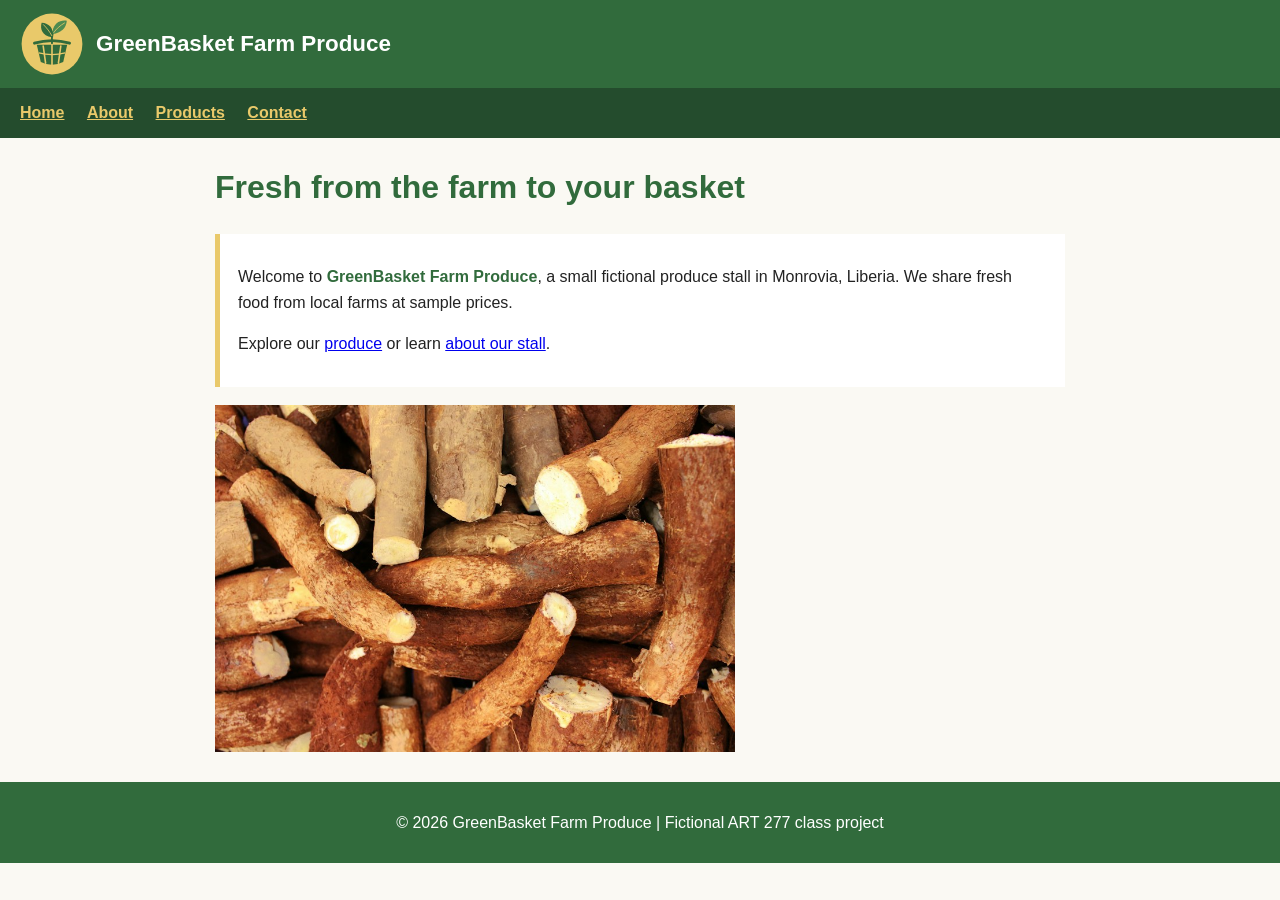
==== index.html @ 5e290a11 "Build GreenBasket farm produce website" ====
<!DOCTYPE html>
<html lang="en">
<head>
  <meta charset="UTF-8">
  <meta name="viewport" content="width=device-width, initial-scale=1.0">
  <title>GreenBasket Farm Produce | Home</title>
  <link rel="stylesheet" href="style.css">
</head>
<body>
  <!-- The header shows the stall logo and name. -->
  <header>
    <img src="images/logo.svg" alt="GreenBasket leaf growing from a produce basket">
    <span class="brand">GreenBasket Farm Produce</span>
  </header>

  <!-- These links let visitors move between all four pages. -->
  <nav aria-label="Main navigation">
    <a href="index.html">Home</a>
    <a href="about.html">About</a>
    <a href="services.html">Products</a>
    <a href="contact.html">Contact</a>
  </nav>

  <!-- The main section introduces the fictional farm-produce stall. -->
  <main>
    <h1>Fresh from the farm to your basket</h1>
    <div class="box">
      <p>Welcome to <span class="highlight">GreenBasket Farm Produce</span>, a small fictional produce stall in Monrovia, Liberia. We share fresh food from local farms at sample prices.</p>
      <p>Explore our <a href="services.html">produce</a> or learn <a href="about.html">about our stall</a>.</p>
    </div>

    <!-- This local picture gives visitors an example of our produce. -->
    <img class="home-image" src="images/cassava.jpg" alt="Cassava roots ready for sale at a produce stall">
  </main>

  <!-- The footer identifies this as a class project. -->
  <footer><p>&copy; 2026 GreenBasket Farm Produce | Fictional ART 277 class project</p></footer>
</body>
</html>
---- style.css ----
/* These colors are used throughout the GreenBasket pages. */
:root {
  --green: #316B3C;
  --gold: #E9C96A;
}

/* Basic text and page colors keep the site easy to read. */
body {
  margin: 0;
  font-family: Arial, sans-serif;
  line-height: 1.6;
  color: #222;
  background: #faf9f3;
}

/* The header holds the logo and the business name. */
header {
  display: flex;
  align-items: center;
  gap: 12px;
  padding: 12px 20px;
  background: var(--green);
  color: white;
}

header img { width: 64px; height: 64px; }
.brand { font-size: 1.4rem; font-weight: bold; }

/* The navigation links appear below the header. */
nav { padding: 12px 20px; background: #244c2d; }
nav a { margin-right: 18px; color: var(--gold); font-weight: bold; }
nav a:hover { color: white; }

/* Main content stays centered and readable on wide screens. */
main { max-width: 850px; margin: 24px auto; padding: 0 20px; }
h1, h2 { color: var(--green); }
.box { margin: 18px 0; padding: 14px 18px; background: white; border-left: 5px solid var(--gold); }
.highlight { color: var(--green); font-weight: bold; }
.home-image { display: block; width: 100%; max-width: 520px; height: auto; }

/* Produce pictures sit beside each other when there is enough room. */
.produce-gallery { display: flex; flex-wrap: wrap; gap: 12px; }
.produce-gallery figure { margin: 0; text-align: center; }
.produce-gallery img { display: block; width: 220px; height: 160px; object-fit: cover; border: 2px solid var(--gold); }
.produce-gallery figcaption { font-weight: bold; }

/* The price table uses clear borders and headings. */
table { width: 100%; border-collapse: collapse; background: white; }
th, td { padding: 9px; border: 1px solid #999; text-align: left; }
th { background: var(--green); color: white; }

/* Form controls are shown on separate lines with clear labels. */
label { display: block; margin-top: 12px; font-weight: bold; }
input, select, textarea { box-sizing: border-box; display: block; width: 100%; max-width: 420px; padding: 8px; font: inherit; }
button { margin-top: 14px; padding: 9px 16px; border: 0; background: var(--green); color: white; font: inherit; cursor: pointer; }
button:hover { background: #244c2d; }

/* The footer closes every page with the project note. */
footer { margin-top: 30px; padding: 12px; background: var(--green); color: white; text-align: center; }

/* On narrow screens, navigation links get more room to wrap. */
@media (max-width: 480px) {
  nav a { display: inline-block; margin: 4px 14px 4px 0; }
  .brand { font-size: 1.1rem; }
}
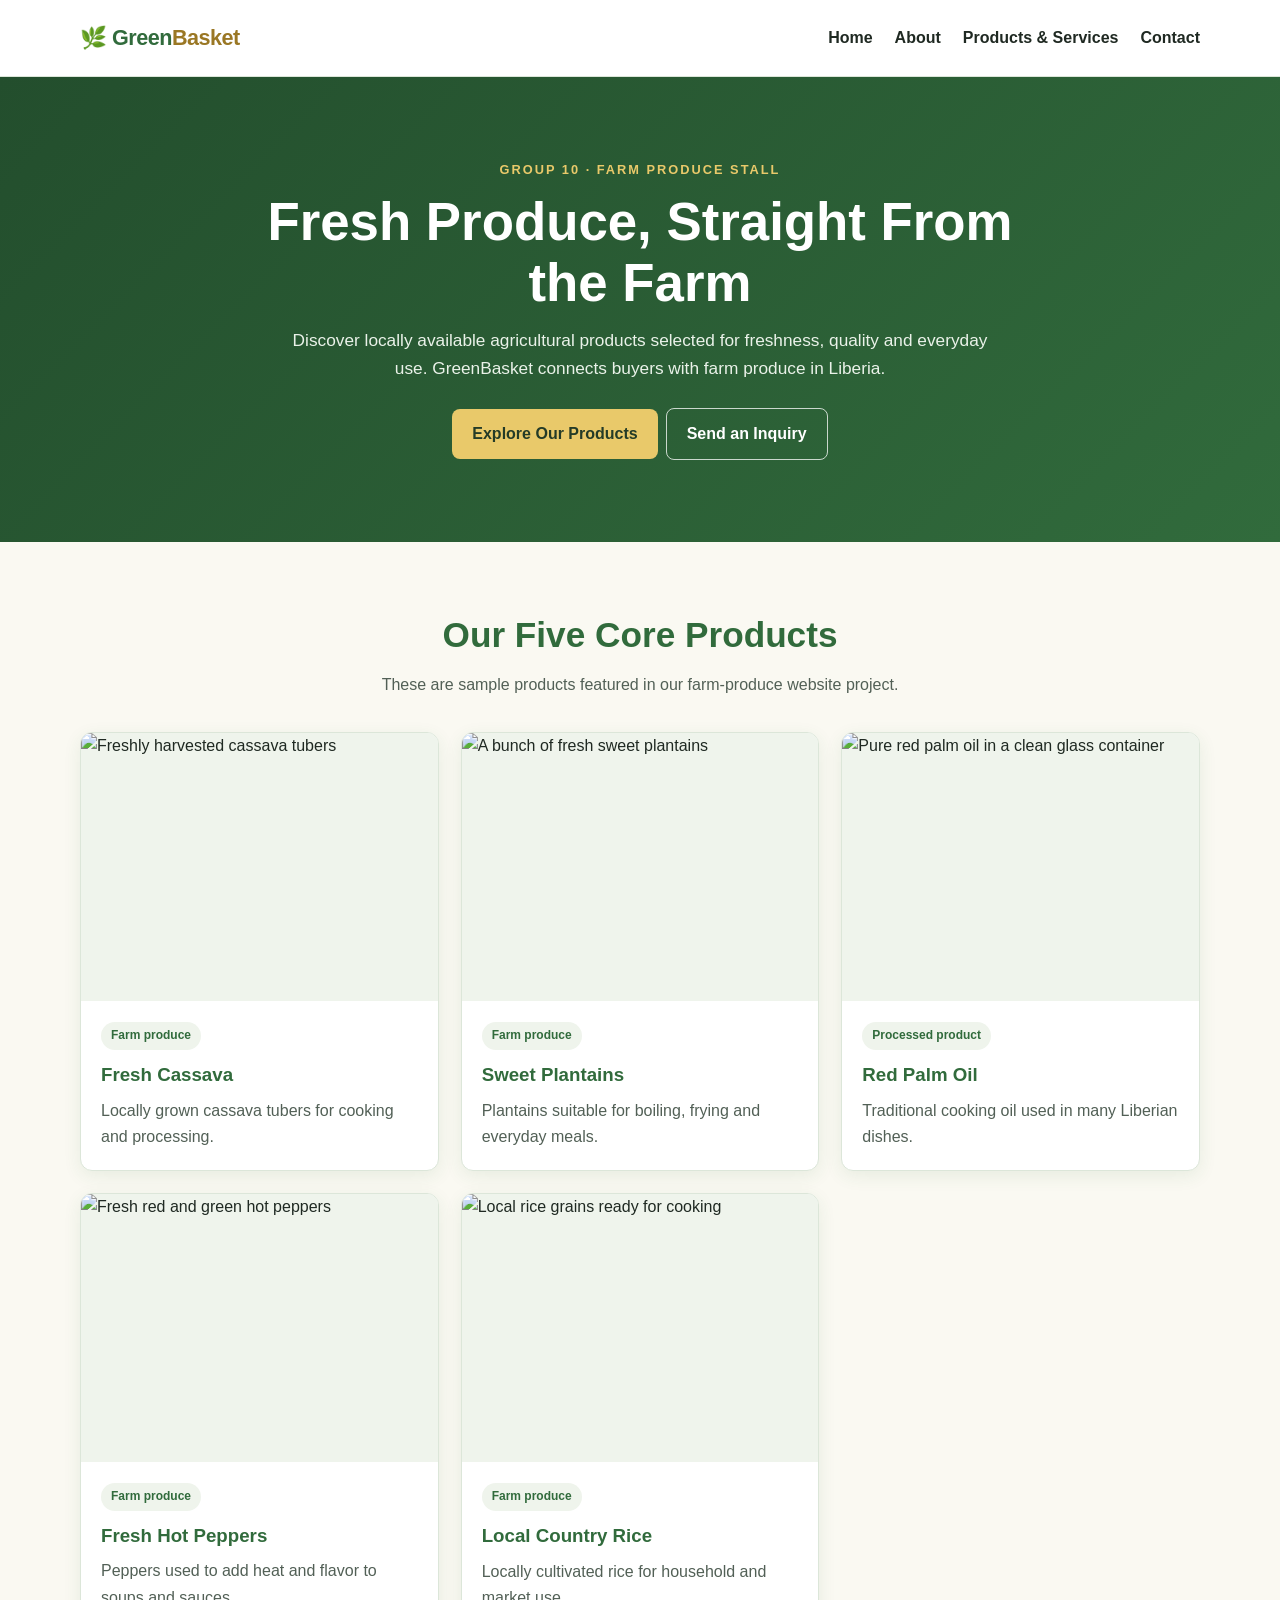
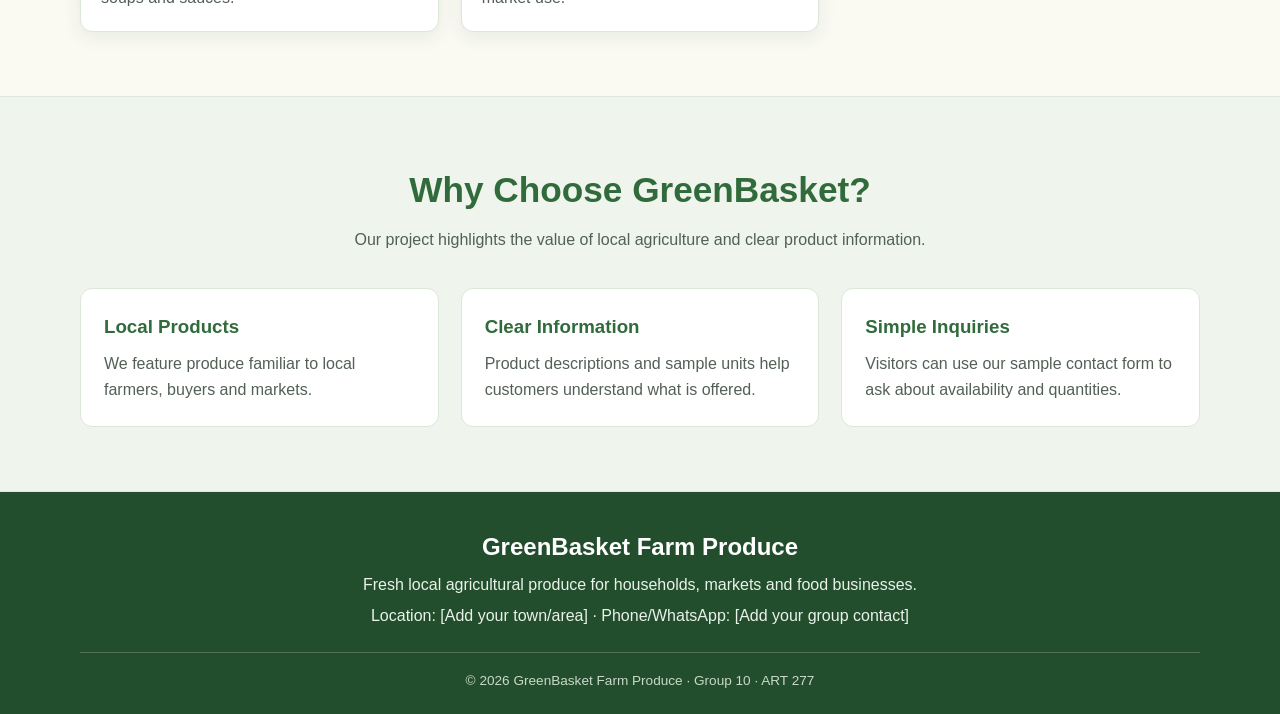
==== commit 5e369595: "Publish full Group 10 GreenBasket website" ====
--- a/index.html
+++ b/index.html
@@ -1,39 +1,161 @@
-<!DOCTYPE html>
+<!doctype html>
 <html lang="en">
-<head>
-  <meta charset="UTF-8">
-  <meta name="viewport" content="width=device-width, initial-scale=1.0">
-  <title>GreenBasket Farm Produce | Home</title>
-  <link rel="stylesheet" href="style.css">
-</head>
-<body>
-  <!-- The header shows the stall logo and name. -->
-  <header>
-    <img src="images/logo.svg" alt="GreenBasket leaf growing from a produce basket">
-    <span class="brand">GreenBasket Farm Produce</span>
-  </header>
-
-  <!-- These links let visitors move between all four pages. -->
-  <nav aria-label="Main navigation">
-    <a href="index.html">Home</a>
-    <a href="about.html">About</a>
-    <a href="services.html">Products</a>
-    <a href="contact.html">Contact</a>
-  </nav>
-
-  <!-- The main section introduces the fictional farm-produce stall. -->
-  <main>
-    <h1>Fresh from the farm to your basket</h1>
-    <div class="box">
-      <p>Welcome to <span class="highlight">GreenBasket Farm Produce</span>, a small fictional produce stall in Monrovia, Liberia. We share fresh food from local farms at sample prices.</p>
-      <p>Explore our <a href="services.html">produce</a> or learn <a href="about.html">about our stall</a>.</p>
-    </div>
-
-    <!-- This local picture gives visitors an example of our produce. -->
-    <img class="home-image" src="images/cassava.jpg" alt="Cassava roots ready for sale at a produce stall">
-  </main>
-
-  <!-- The footer identifies this as a class project. -->
-  <footer><p>&copy; 2026 GreenBasket Farm Produce | Fictional ART 277 class project</p></footer>
-</body>
+  <head>
+    <meta charset="UTF-8" />
+    <meta name="viewport" content="width=device-width, initial-scale=1.0" />
+    <title>GreenBasket Farm Produce | Home</title>
+    <link rel="stylesheet" href="style.css" />
+  </head>
+  <body>
+    <header class="site-header">
+      <div class="container navbar">
+        <a class="brand" href="index.html">🌿 Green<span>Basket</span></a>
+        <nav aria-label="Main navigation">
+          <ul class="nav-links">
+            <li><a href="index.html">Home</a></li>
+            <li><a href="about.html">About</a></li>
+            <li><a href="services.html">Products &amp; Services</a></li>
+            <li><a href="contact.html">Contact</a></li>
+          </ul>
+        </nav>
+      </div>
+    </header>
+    <main>
+      <section class="hero">
+        <div class="hero-content">
+          <div class="eyebrow">Group 10 · Farm Produce Stall</div>
+          <h1>Fresh Produce, Straight From the Farm</h1>
+          <p>
+            Discover locally available agricultural products selected for
+            freshness, quality and everyday use. GreenBasket connects buyers
+            with farm produce in Liberia.
+          </p>
+          <a class="button" href="services.html">Explore Our Products</a
+          ><a class="button button-outline" href="contact.html"
+            >Send an Inquiry</a
+          >
+        </div>
+      </section>
+      <section>
+        <div class="container">
+          <div class="section-heading">
+            <h2>Our Five Core Products</h2>
+            <p>
+              These are sample products featured in our farm-produce website
+              project.
+            </p>
+          </div>
+          <div class="grid">
+            <article class="card">
+              <div class="product-image">
+                <img
+                  src="https://images.unsplash.com/photo-1757281096972-10fd02b0f5ea?auto=format&amp;fit=crop&amp;w=1200&amp;q=85"
+                  alt="Freshly harvested cassava tubers"
+                />
+              </div>
+              <div class="card-body">
+                <span class="tag">Farm produce</span>
+                <h3>Fresh Cassava</h3>
+                <p>Locally grown cassava tubers for cooking and processing.</p>
+              </div>
+            </article>
+            <article class="card">
+              <div class="product-image">
+                <img
+                  src="https://images.unsplash.com/photo-1721400500658-73222904fc5d?auto=format&amp;fit=crop&amp;w=1200&amp;q=85"
+                  alt="A bunch of fresh sweet plantains"
+                />
+              </div>
+              <div class="card-body">
+                <span class="tag">Farm produce</span>
+                <h3>Sweet Plantains</h3>
+                <p>
+                  Plantains suitable for boiling, frying and everyday meals.
+                </p>
+              </div>
+            </article>
+            <article class="card">
+              <div class="product-image">
+                <img
+                  src="https://img500.exportersindia.com/product_images/bc-500/dir_84/2515578/red-palm-oil-842253.jpg"
+                  alt="Pure red palm oil in a clean glass container"
+                />
+              </div>
+              <div class="card-body">
+                <span class="tag">Processed product</span>
+                <h3>Red Palm Oil</h3>
+                <p>Traditional cooking oil used in many Liberian dishes.</p>
+              </div>
+            </article>
+            <article class="card">
+              <div class="product-image"><img src="https://images.unsplash.com/photo-1659008582942-ee843fcaea4a?auto=format&amp;fit=crop&amp;w=1200&amp;q=85" alt="Fresh red and green hot peppers" /></div>
+              <div class="card-body">
+                <span class="tag">Farm produce</span>
+                <h3>Fresh Hot Peppers</h3>
+                <p>Peppers used to add heat and flavor to soups and sauces.</p>
+              </div>
+            </article>
+            <article class="card">
+              <div class="product-image"><img src="https://images.unsplash.com/photo-1516684732162-798a0062be99?auto=format&amp;fit=crop&amp;w=1200&amp;q=85" alt="Local rice grains ready for cooking" /></div>
+              <div class="card-body">
+                <span class="tag">Farm produce</span>
+                <h3>Local Country Rice</h3>
+                <p>Locally cultivated rice for household and market use.</p>
+              </div>
+            </article>
+          </div>
+        </div>
+      </section>
+      <section class="soft-section">
+        <div class="container">
+          <div class="section-heading">
+            <h2>Why Choose GreenBasket?</h2>
+            <p>
+              Our project highlights the value of local agriculture and clear
+              product information.
+            </p>
+          </div>
+          <div class="grid">
+            <div class="info-card">
+              <h3>Local Products</h3>
+              <p>
+                We feature produce familiar to local farmers, buyers and
+                markets.
+              </p>
+            </div>
+            <div class="info-card">
+              <h3>Clear Information</h3>
+              <p>
+                Product descriptions and sample units help customers understand
+                what is offered.
+              </p>
+            </div>
+            <div class="info-card">
+              <h3>Simple Inquiries</h3>
+              <p>
+                Visitors can use our sample contact form to ask about
+                availability and quantities.
+              </p>
+            </div>
+          </div>
+        </div>
+      </section>
+    </main>
+    <footer>
+      <div class="container">
+        <h2>GreenBasket Farm Produce</h2>
+        <p>
+          Fresh local agricultural produce for households, markets and food
+          businesses.
+        </p>
+        <p>
+          Location: [Add your town/area] · Phone/WhatsApp: [Add your group
+          contact]
+        </p>
+        <div class="footer-bottom">
+          © 2026 GreenBasket Farm Produce · Group 10 · ART 277
+        </div>
+      </div>
+    </footer>
+  </body>
 </html>
--- a/style.css
+++ b/style.css
@@ -1,65 +1,190 @@
-/* These colors are used throughout the GreenBasket pages. */
 :root {
-  --green: #316B3C;
-  --gold: #E9C96A;
+  --primary-green: #316B3C;
+  --secondary-green: #427D4B;
+  --accent-yellow: #E9C96A;
+  --accent-yellow-hover: #D8B653;
+  --cream: #FAF9F2;
+  --white: #FFFFFF;
+  --tint: #EFF4EC;
+  --dark: #1F2922;
+  --muted: #526056;
+  --border: #DCE6D9;
+  --radius: 12px;
+  --shadow: 0 5px 18px rgba(49, 107, 60, .09);
 }
 
-/* Basic text and page colors keep the site easy to read. */
+* { box-sizing: border-box; margin: 0; padding: 0; }
+html { scroll-behavior: smooth; }
 body {
-  margin: 0;
-  font-family: Arial, sans-serif;
-  line-height: 1.6;
-  color: #222;
-  background: #faf9f3;
+  font-family: Arial, Helvetica, sans-serif;
+  background: var(--cream);
+  color: var(--dark);
+  line-height: 1.65;
 }
+img { display: block; max-width: 100%; }
+a { color: inherit; text-decoration: none; }
+.container { width: min(92%, 1120px); margin: auto; }
 
-/* The header holds the logo and the business name. */
-header {
+.site-header {
+  background: var(--white);
+  border-bottom: 1px solid var(--border);
+  position: sticky;
+  top: 0;
+  z-index: 10;
+}
+.navbar {
+  min-height: 76px;
   display: flex;
   align-items: center;
-  gap: 12px;
+  justify-content: space-between;
+  gap: 20px;
+}
+.brand {
+  color: var(--primary-green);
+  font-size: 1.35rem;
+  font-weight: 800;
+  letter-spacing: -.5px;
+}
+.brand span { color: #9A7724; }
+.nav-links {
+  list-style: none;
+  display: flex;
+  flex-wrap: wrap;
+  gap: 22px;
+}
+.nav-links a { font-weight: 700; color: var(--dark); }
+.nav-links a:hover, .nav-links a.active { color: var(--primary-green); }
+
+.hero {
+  color: var(--white);
+  text-align: center;
+  padding: 82px 18px;
+  background: linear-gradient(135deg, #234E2D, var(--primary-green));
+}
+.hero-content { max-width: 790px; margin: auto; }
+.eyebrow {
+  color: var(--accent-yellow);
+  text-transform: uppercase;
+  letter-spacing: 2px;
+  font-size: .8rem;
+  font-weight: 800;
+}
+.hero h1 { font-size: clamp(2rem, 5vw, 3.3rem); line-height: 1.15; margin: 12px 0; }
+.hero p { color: #EAF2E9; font-size: 1.08rem; margin: 0 auto 25px; max-width: 700px; }
+.button {
+  display: inline-block;
   padding: 12px 20px;
-  background: var(--green);
-  color: white;
+  border-radius: 8px;
+  background: var(--accent-yellow);
+  color: #243B27;
+  font-weight: 800;
+  border: 0;
+  cursor: pointer;
 }
+.button:hover { background: var(--accent-yellow-hover); }
+.button-outline {
+  background: transparent;
+  color: var(--white);
+  border: 1px solid rgba(255,255,255,.75);
+  margin-left: 8px;
+}
+.button-outline:hover { background: rgba(255,255,255,.12); }
 
-header img { width: 64px; height: 64px; }
-.brand { font-size: 1.4rem; font-weight: bold; }
+section { padding: 64px 0; }
+.section-heading { text-align: center; max-width: 720px; margin: 0 auto 34px; }
+.section-heading h2 { color: var(--primary-green); font-size: clamp(1.7rem, 4vw, 2.2rem); }
+.section-heading p { color: var(--muted); margin-top: 8px; }
+.grid { display: grid; grid-template-columns: repeat(3, 1fr); gap: 22px; }
+.card {
+  background: var(--white);
+  border: 1px solid var(--border);
+  border-radius: var(--radius);
+  overflow: hidden;
+  box-shadow: var(--shadow);
+}
+.card-body { padding: 20px; }
+.card h3 { color: var(--primary-green); margin-bottom: 7px; }
+.card p { color: var(--muted); }
+.product-image { background: var(--tint); aspect-ratio: 4 / 3; overflow: hidden; }
+.product-image img { width: 100%; height: 100%; object-fit: cover; }
+.tag {
+  display: inline-block;
+  background: var(--tint);
+  color: var(--primary-green);
+  border-radius: 30px;
+  padding: 4px 10px;
+  font-size: .75rem;
+  font-weight: 800;
+  margin-bottom: 10px;
+}
+.soft-section { background: var(--tint); border-block: 1px solid var(--border); }
+.info-card {
+  padding: 23px;
+  border: 1px solid var(--border);
+  border-radius: var(--radius);
+  background: var(--white);
+}
+.info-card h3 { color: var(--primary-green); margin-bottom: 8px; }
+.info-card p { color: var(--muted); }
+.team-card { border-top: 5px solid var(--accent-yellow); }
+.contribution {
+  background: #F7F1D9;
+  border-left: 5px solid var(--accent-yellow);
+  border-radius: 8px;
+  padding: 20px;
+  margin-top: 24px;
+}
+.contribution h3 { color: var(--primary-green); margin-bottom: 7px; }
 
-/* The navigation links appear below the header. */
-nav { padding: 12px 20px; background: #244c2d; }
-nav a { margin-right: 18px; color: var(--gold); font-weight: bold; }
-nav a:hover { color: white; }
+.table-wrap { overflow-x: auto; background: var(--white); border-radius: var(--radius); box-shadow: var(--shadow); }
+table { width: 100%; border-collapse: collapse; min-width: 560px; }
+th, td { padding: 15px 17px; text-align: left; border-bottom: 1px solid var(--border); }
+th { background: var(--primary-green); color: var(--white); }
+tr:nth-child(even) td { background: #F7FAF5; }
+.note { color: var(--muted); font-size: .9rem; margin-top: 12px; }
 
-/* Main content stays centered and readable on wide screens. */
-main { max-width: 850px; margin: 24px auto; padding: 0 20px; }
-h1, h2 { color: var(--green); }
-.box { margin: 18px 0; padding: 14px 18px; background: white; border-left: 5px solid var(--gold); }
-.highlight { color: var(--green); font-weight: bold; }
-.home-image { display: block; width: 100%; max-width: 520px; height: auto; }
+.steps { counter-reset: step; }
+.step { position: relative; }
+.step-number {
+  display: inline-block;
+  background: var(--accent-yellow);
+  color: var(--primary-green);
+  padding: 4px 11px;
+  border-radius: 6px;
+  font-weight: 800;
+  margin-bottom: 10px;
+}
+form { display: grid; gap: 14px; }
+label { display: block; font-weight: 700; margin-bottom: 5px; }
+input, select, textarea {
+  width: 100%;
+  padding: 12px;
+  border: 1px solid #C8D5C7;
+  border-radius: 7px;
+  background: var(--white);
+  font: inherit;
+}
+textarea { min-height: 125px; resize: vertical; }
+.form-note { color: var(--muted); font-size: .9rem; }
 
-/* Produce pictures sit beside each other when there is enough room. */
-.produce-gallery { display: flex; flex-wrap: wrap; gap: 12px; }
-.produce-gallery figure { margin: 0; text-align: center; }
-.produce-gallery img { display: block; width: 220px; height: 160px; object-fit: cover; border: 2px solid var(--gold); }
-.produce-gallery figcaption { font-weight: bold; }
+footer {
+  background: #234E2D;
+  color: #EAF2E9;
+  text-align: center;
+  padding: 35px 0 22px;
+}
+footer h2 { color: var(--white); margin-bottom: 5px; }
+footer p { margin: 5px 0; }
+.footer-bottom { border-top: 1px solid rgba(255,255,255,.2); margin-top: 22px; padding-top: 17px; font-size: .85rem; color: #C9D9CA; }
 
-/* The price table uses clear borders and headings. */
-table { width: 100%; border-collapse: collapse; background: white; }
-th, td { padding: 9px; border: 1px solid #999; text-align: left; }
-th { background: var(--green); color: white; }
-
-/* Form controls are shown on separate lines with clear labels. */
-label { display: block; margin-top: 12px; font-weight: bold; }
-input, select, textarea { box-sizing: border-box; display: block; width: 100%; max-width: 420px; padding: 8px; font: inherit; }
-button { margin-top: 14px; padding: 9px 16px; border: 0; background: var(--green); color: white; font: inherit; cursor: pointer; }
-button:hover { background: #244c2d; }
-
-/* The footer closes every page with the project note. */
-footer { margin-top: 30px; padding: 12px; background: var(--green); color: white; text-align: center; }
-
-/* On narrow screens, navigation links get more room to wrap. */
-@media (max-width: 480px) {
-  nav a { display: inline-block; margin: 4px 14px 4px 0; }
-  .brand { font-size: 1.1rem; }
+@media (max-width: 760px) {
+  .navbar { flex-direction: column; justify-content: center; padding: 15px 0; }
+  .nav-links { justify-content: center; gap: 13px 18px; }
+  .grid { grid-template-columns: 1fr 1fr; }
+  section { padding: 48px 0; }
+  .hero { padding: 62px 16px; }
 }
+@media (max-width: 520px) {
+  .grid { grid-template-columns: 1fr; }
+  .button-outline { margin: 10px 0 0; }
+}
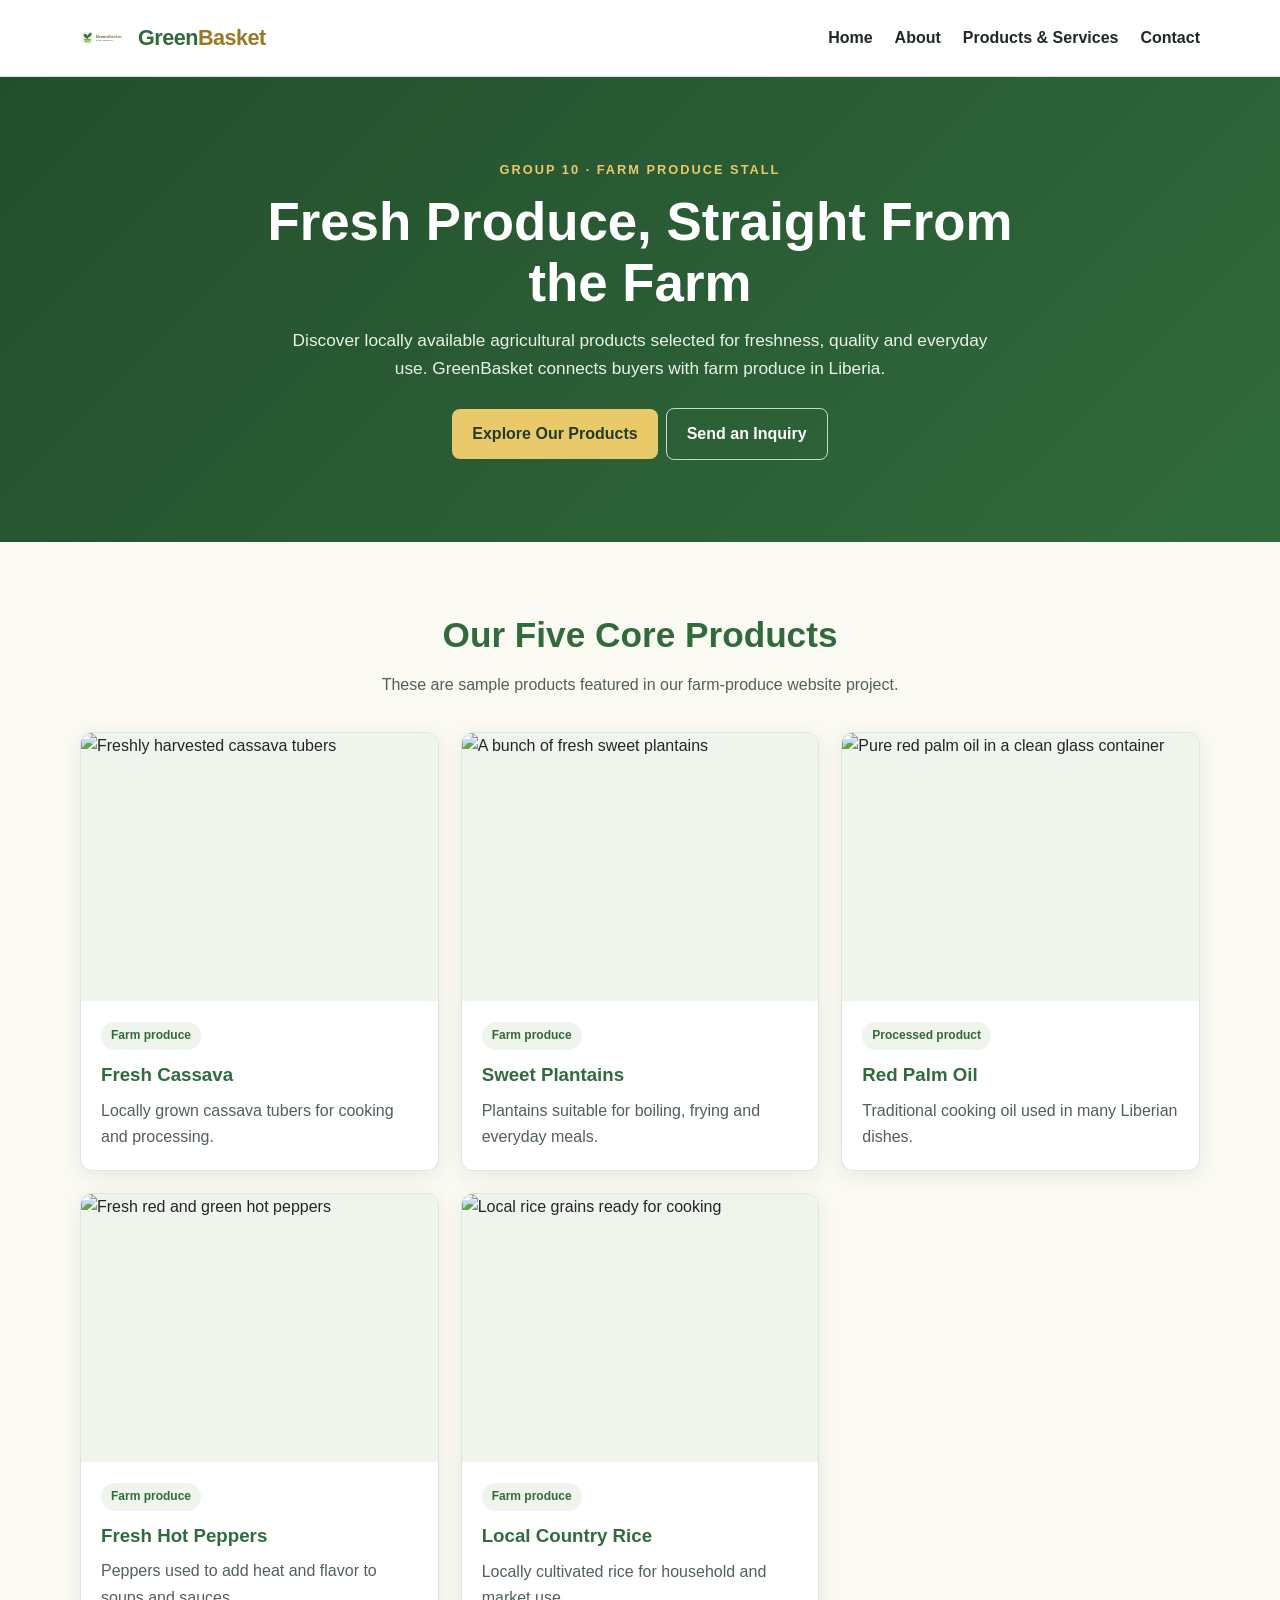
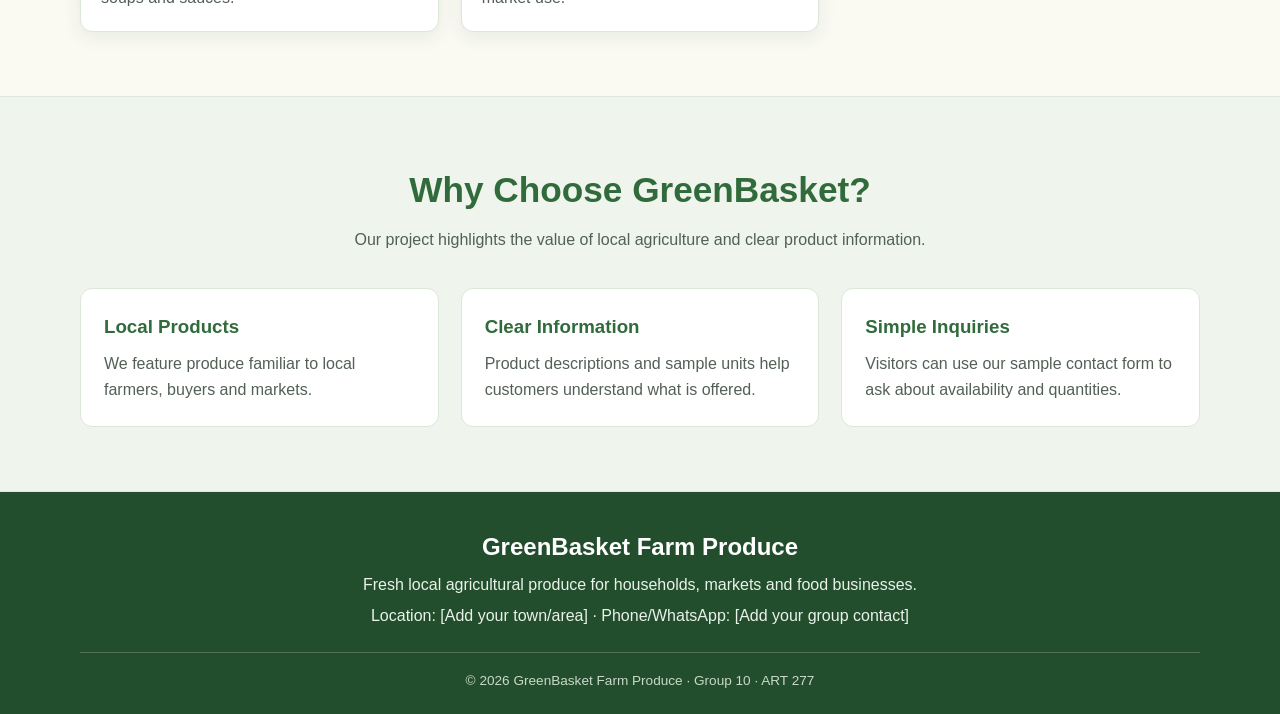
==== commit 47395d18: "Replace produce SVGs with refreshed GreenBasket logo" ====
--- a/index.html
+++ b/index.html
@@ -1,4 +1,4 @@
-<!doctype html>
+﻿<!doctype html>
 <html lang="en">
   <head>
     <meta charset="UTF-8" />
@@ -9,7 +9,7 @@
   <body>
     <header class="site-header">
       <div class="container navbar">
-        <a class="brand" href="index.html">🌿 Green<span>Basket</span></a>
+        <a class="brand" href="index.html"><img src="images/logo.svg" alt="" /><span class="brand-name">Green<span>Basket</span></span></a>
         <nav aria-label="Main navigation">
           <ul class="nav-links">
             <li><a href="index.html">Home</a></li>
@@ -159,3 +159,4 @@
     </footer>
   </body>
 </html>
+
--- a/style.css
+++ b/style.css
@@ -1,4 +1,4 @@
-:root {
+﻿:root {
   --primary-green: #316B3C;
   --secondary-green: #427D4B;
   --accent-yellow: #E9C96A;
@@ -45,7 +45,9 @@
   font-weight: 800;
   letter-spacing: -.5px;
 }
-.brand span { color: #9A7724; }
+.brand-name > span { color: #9A7724; }
+.brand { display: inline-flex; align-items: center; gap: 10px; }
+.brand > img { width: 48px; height: 48px; }
 .nav-links {
   list-style: none;
   display: flex;
@@ -188,3 +190,5 @@
   .grid { grid-template-columns: 1fr; }
   .button-outline { margin: 10px 0 0; }
 }
+
+
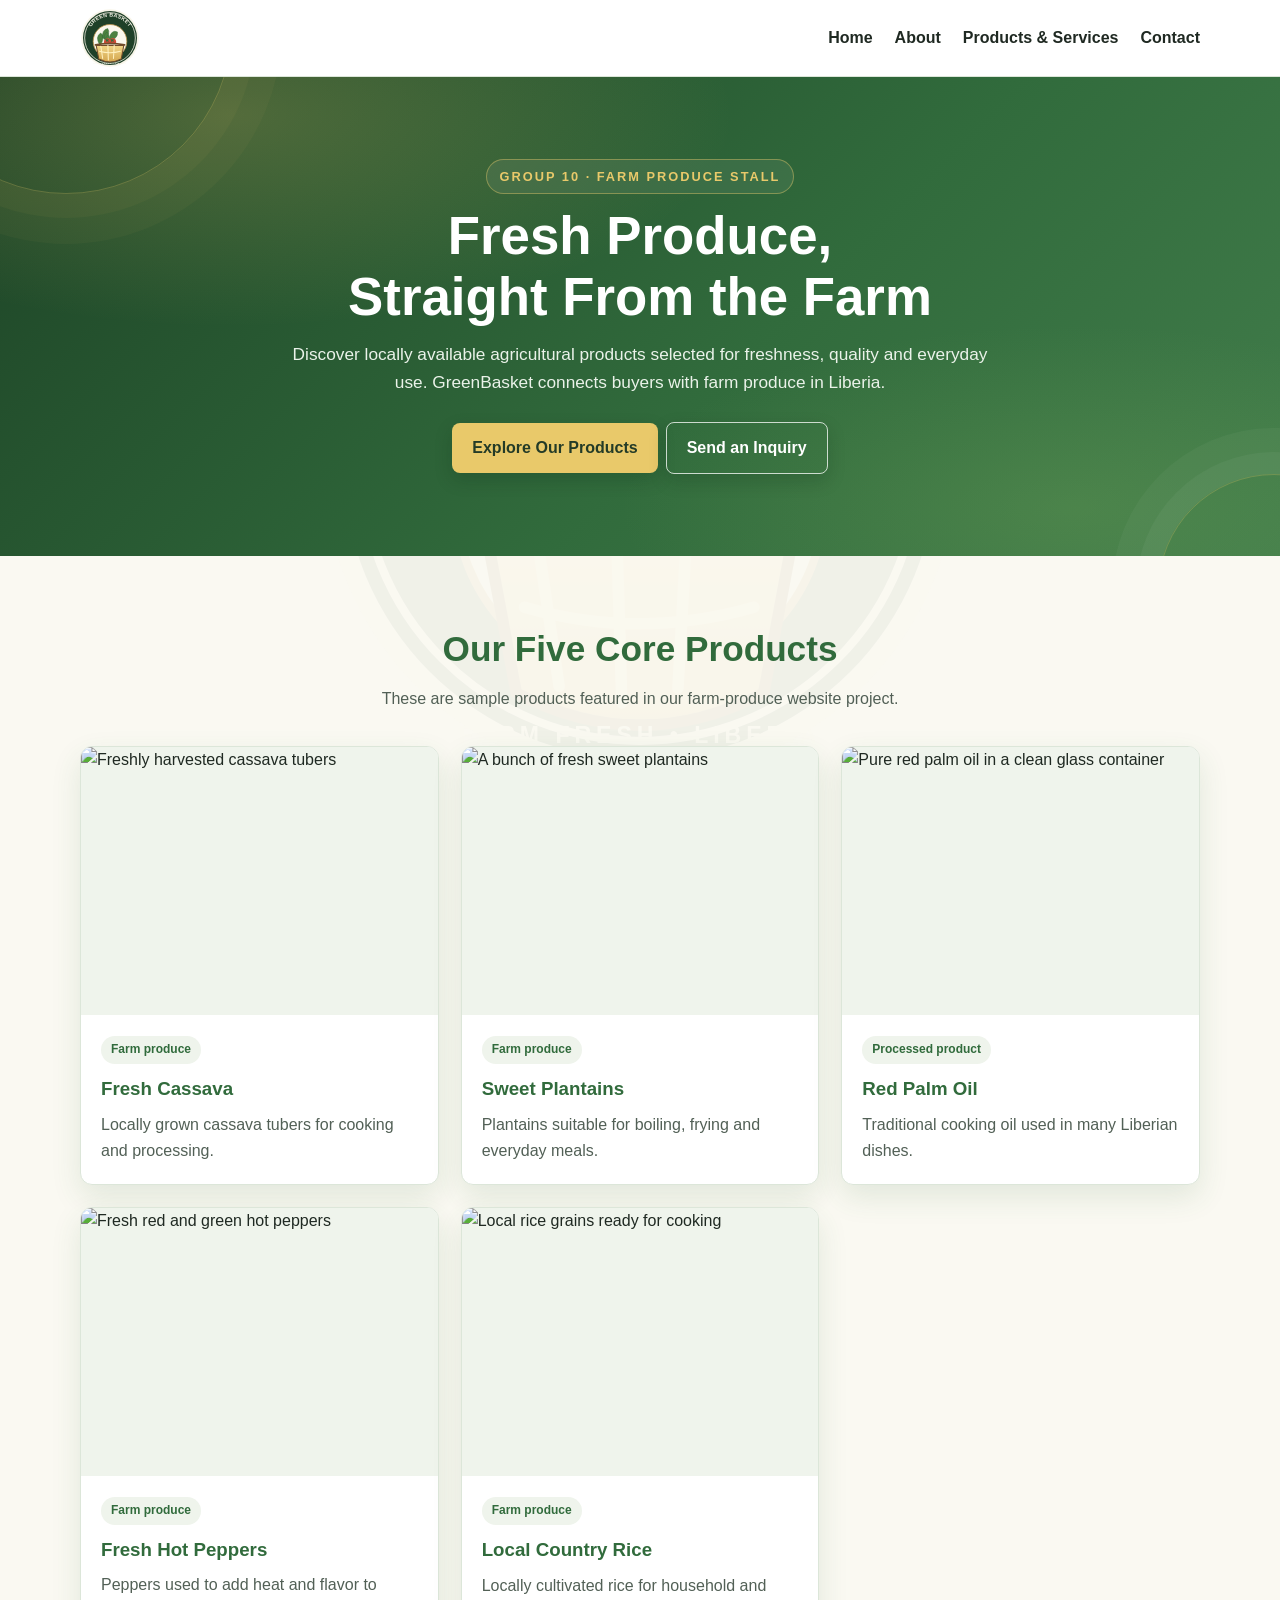
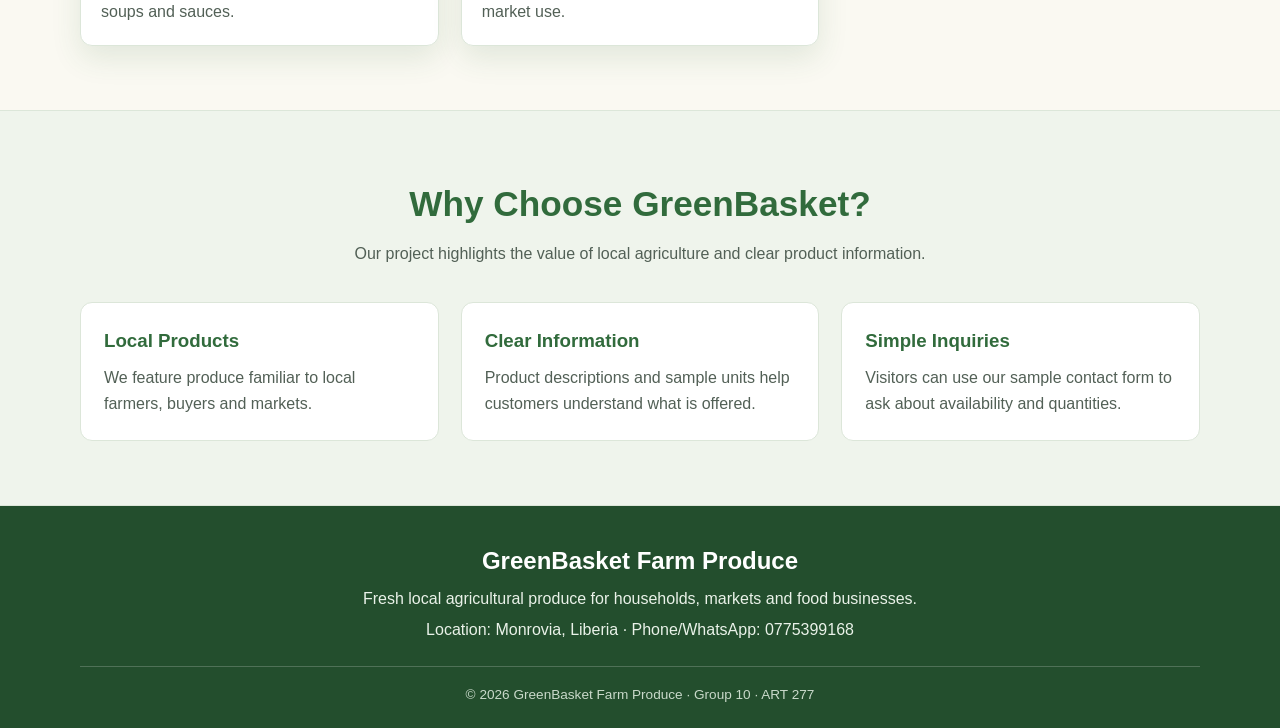
==== commit 66c30e74: "Use GreenBasket seal, watermark, and local contact details" ====
--- a/index.html
+++ b/index.html
@@ -9,7 +9,7 @@
   <body>
     <header class="site-header">
       <div class="container navbar">
-        <a class="brand" href="index.html"><img src="images/logo.svg" alt="" /><span class="brand-name">Green<span>Basket</span></span></a>
+        <a class="brand" href="index.html"><img src="images/logo.svg" alt="Green Basket Farm Produce logo" /></a>
         <nav aria-label="Main navigation">
           <ul class="nav-links">
             <li><a href="index.html">Home</a></li>
@@ -149,8 +149,7 @@
           businesses.
         </p>
         <p>
-          Location: [Add your town/area] · Phone/WhatsApp: [Add your group
-          contact]
+          Location: Monrovia, Liberia · Phone/WhatsApp: 0775399168
         </p>
         <div class="footer-bottom">
           © 2026 GreenBasket Farm Produce · Group 10 · ART 277
@@ -160,3 +159,7 @@
   </body>
 </html>
 
+
+
+
+
--- a/style.css
+++ b/style.css
@@ -192,3 +192,35 @@
 }
 
 
+
+/* Fresh, lively details for the GreenBasket experience. */
+:root { --shadow: 0 12px 30px rgba(49, 107, 60, .12); }
+.site-header { backdrop-filter: blur(14px); background: rgba(255,255,255,.94); }
+.brand > img { width: 54px; height: 54px; transition: transform .25s ease; }
+.brand:hover > img { transform: rotate(-7deg) scale(1.06); }
+.nav-links a { position: relative; padding: 8px 0; }
+.nav-links a::after { content: ""; position: absolute; left: 0; right: 100%; bottom: 2px; height: 2px; background: var(--accent-yellow); transition: right .2s ease; }
+.nav-links a:hover::after, .nav-links a.active::after { right: 0; }
+.hero { position: relative; isolation: isolate; overflow: hidden; background: radial-gradient(ellipse at 18% 8%, rgba(233,201,106,.22), transparent 34%), radial-gradient(ellipse at 84% 90%, rgba(125,174,91,.24), transparent 30%), linear-gradient(135deg, #1D4326, #316B3C 58%, #427D4B); }
+.hero::before, .hero::after { content: ""; position: absolute; z-index: -1; border: 1px solid rgba(233,201,106,.26); border-radius: 50%; }
+.hero::before { width: 330px; height: 330px; top: -215px; left: -100px; box-shadow: 0 0 0 24px rgba(233,201,106,.04), 0 0 0 50px rgba(233,201,106,.035); }
+.hero::after { width: 230px; height: 230px; right: -110px; bottom: -150px; box-shadow: 0 0 0 22px rgba(255,255,255,.04), 0 0 0 46px rgba(255,255,255,.035); }
+.eyebrow { display: inline-block; padding: 6px 13px; border: 1px solid rgba(233,201,106,.42); border-radius: 999px; background: rgba(255,255,255,.07); }
+.hero h1 { text-wrap: balance; }
+.button { box-shadow: 0 7px 18px rgba(10,35,15,.18); transition: transform .2s ease, box-shadow .2s ease, background .2s ease; }
+.button:hover { transform: translateY(-3px); box-shadow: 0 11px 22px rgba(10,35,15,.23); }
+.card { transition: transform .25s ease, box-shadow .25s ease; }
+.card:hover { transform: translateY(-7px); box-shadow: 0 18px 36px rgba(49,107,60,.17); }
+.product-image img { transition: transform .45s cubic-bezier(.2,.7,.2,1); }
+.card:hover .product-image img { transform: scale(1.055); }
+.info-card { transition: transform .2s ease, border-color .2s ease, box-shadow .2s ease; }
+.info-card:hover { transform: translateY(-4px); border-color: rgba(49,107,60,.3); box-shadow: var(--shadow); }
+th { background: linear-gradient(105deg, #316B3C, #427D4B); }
+@media (prefers-reduced-motion: reduce) { *, *::before, *::after { scroll-behavior: auto !important; transition-duration: .01ms !important; animation-duration: .01ms !important; } }
+
+body::before { content: ''; position: fixed; inset: 0; z-index: 0; pointer-events: none; background: url('images/logo.svg') center 55% / min(72vw, 660px) no-repeat; opacity: .045; }
+
+
+body > * { position: relative; z-index: 1; }
+.brand > img { width: 60px; height: 60px; object-fit: contain; }
+
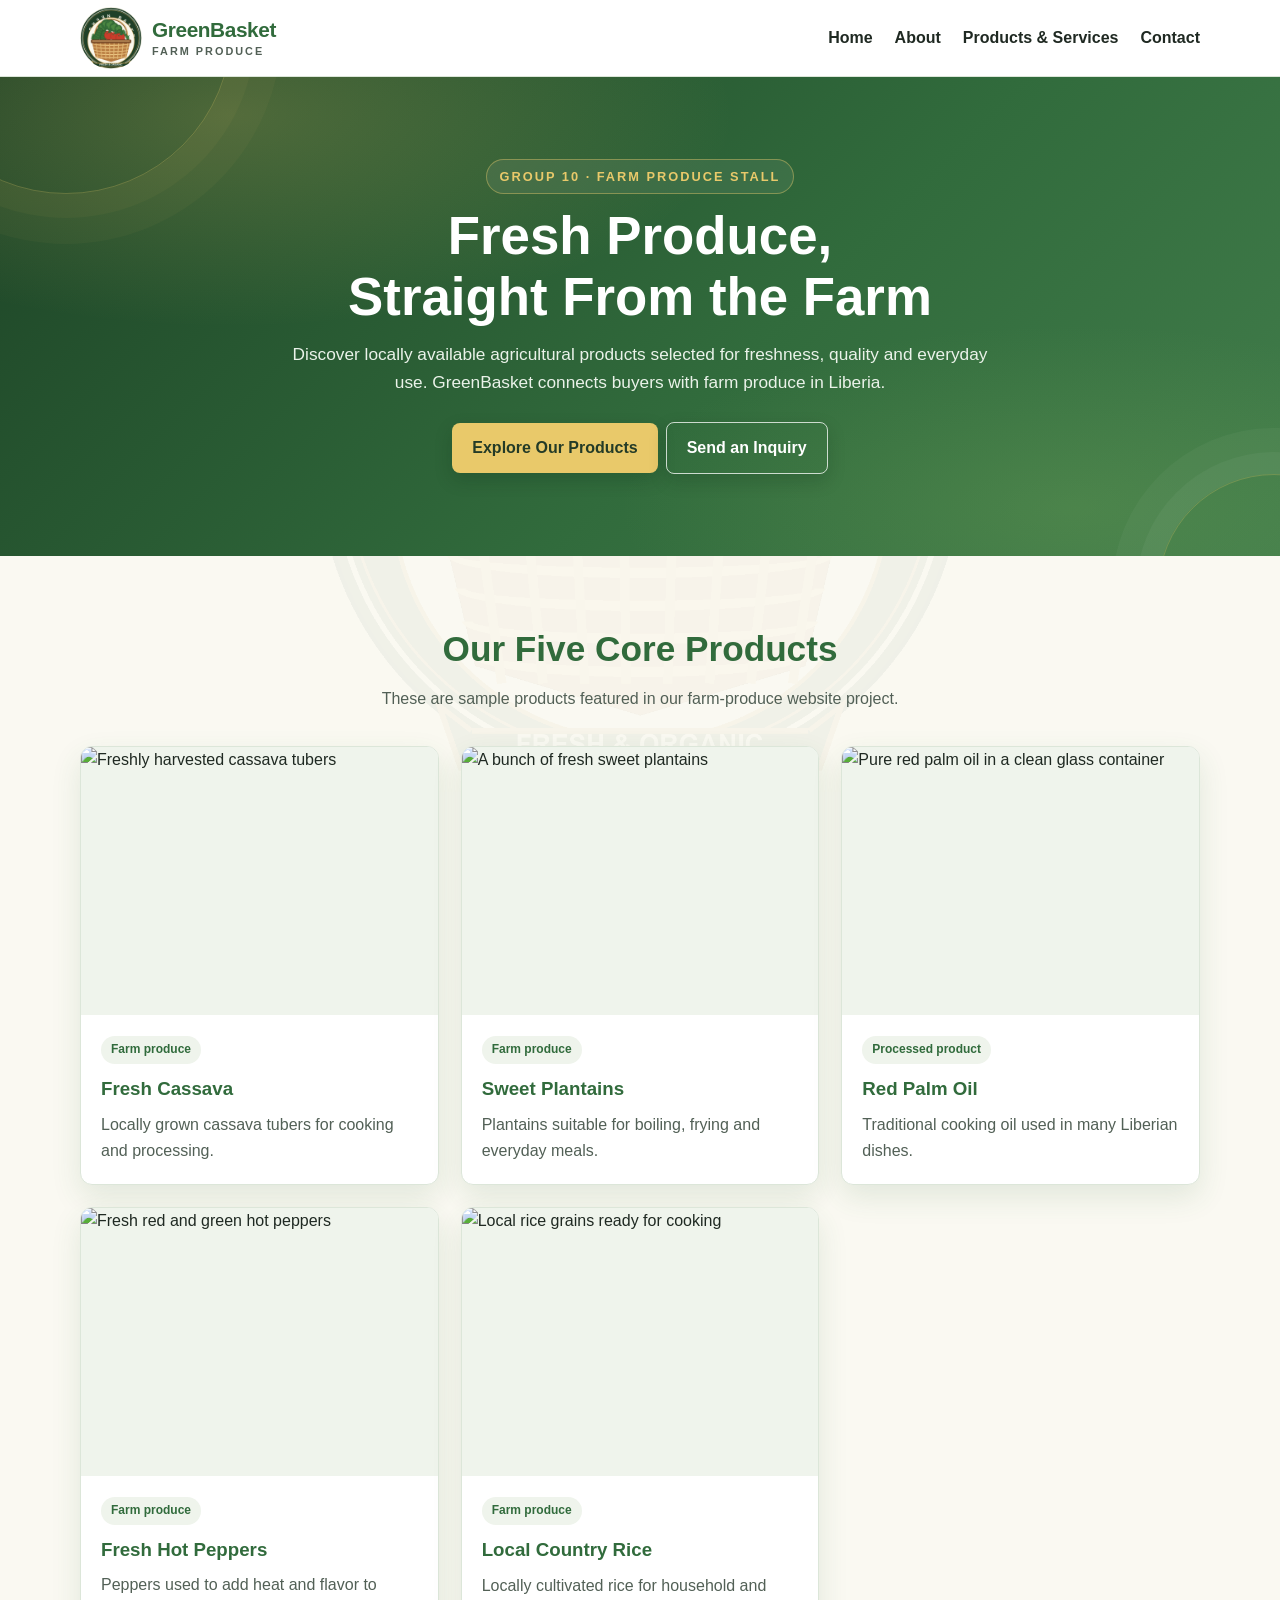
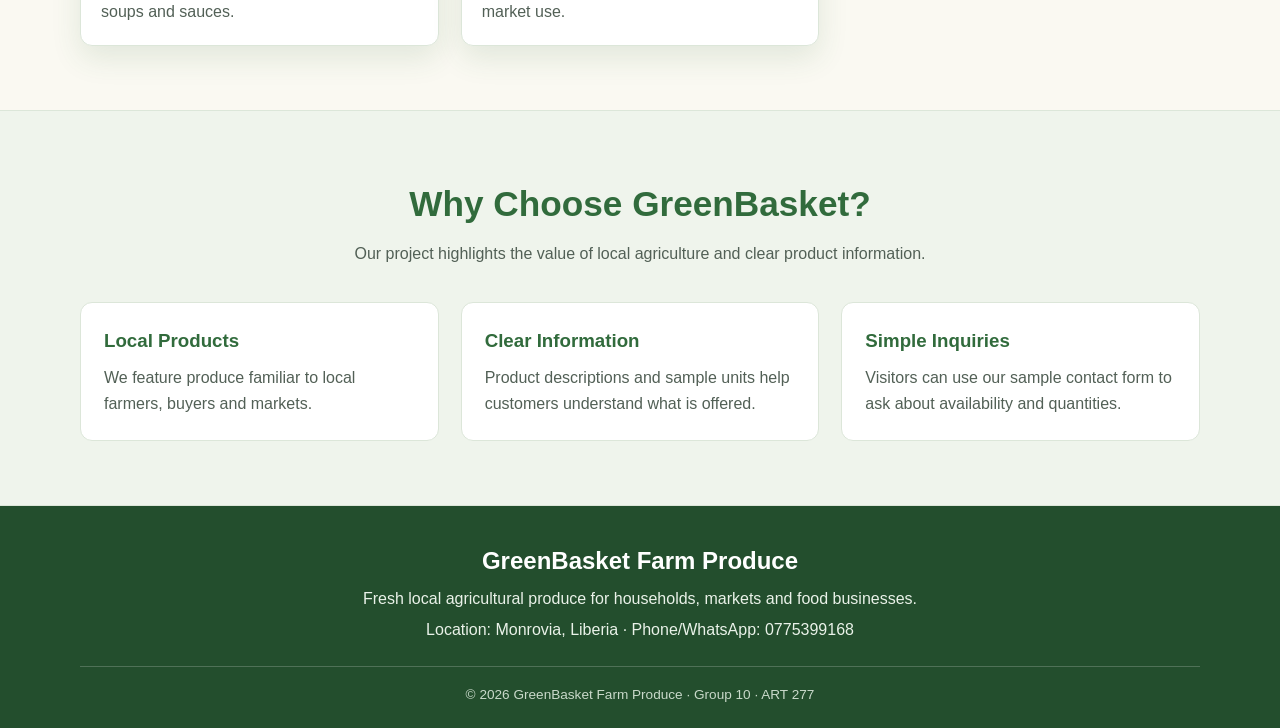
==== commit ebd40cd1: "Switch GreenBasket logo to PNG and show site name" ====
--- a/index.html
+++ b/index.html
@@ -9,7 +9,7 @@
   <body>
     <header class="site-header">
       <div class="container navbar">
-        <a class="brand" href="index.html"><img src="images/logo.svg" alt="Green Basket Farm Produce logo" /></a>
+        <a class="brand" href="index.html"><img src="images/logo.png" alt="Green Basket Farm Produce logo" /><span class="brand-name"><strong>GreenBasket</strong><small>Farm Produce</small></span></a>
         <nav aria-label="Main navigation">
           <ul class="nav-links">
             <li><a href="index.html">Home</a></li>
@@ -163,3 +163,4 @@
 
 
 
+
--- a/style.css
+++ b/style.css
@@ -218,9 +218,15 @@
 th { background: linear-gradient(105deg, #316B3C, #427D4B); }
 @media (prefers-reduced-motion: reduce) { *, *::before, *::after { scroll-behavior: auto !important; transition-duration: .01ms !important; animation-duration: .01ms !important; } }
 
-body::before { content: ''; position: fixed; inset: 0; z-index: 0; pointer-events: none; background: url('images/logo.svg') center 55% / min(72vw, 660px) no-repeat; opacity: .045; }
+body::before { content: ''; position: fixed; inset: 0; z-index: 0; pointer-events: none; background: url('images/logo.png') center 55% / min(72vw, 660px) no-repeat; opacity: .045; }
 
 
 body > * { position: relative; z-index: 1; }
 .brand > img { width: 60px; height: 60px; object-fit: contain; }
 
+
+.brand-name { display: grid; line-height: 1.05; color: var(--primary-green); }
+.brand-name strong { font-size: 1.3rem; letter-spacing: -.4px; }
+.brand-name small { margin-top: 5px; color: var(--muted); font-size: .68rem; font-weight: 800; letter-spacing: 2px; text-transform: uppercase; }
+.brand > img { width: 62px; height: 62px; border-radius: 50%; object-fit: cover; }
+
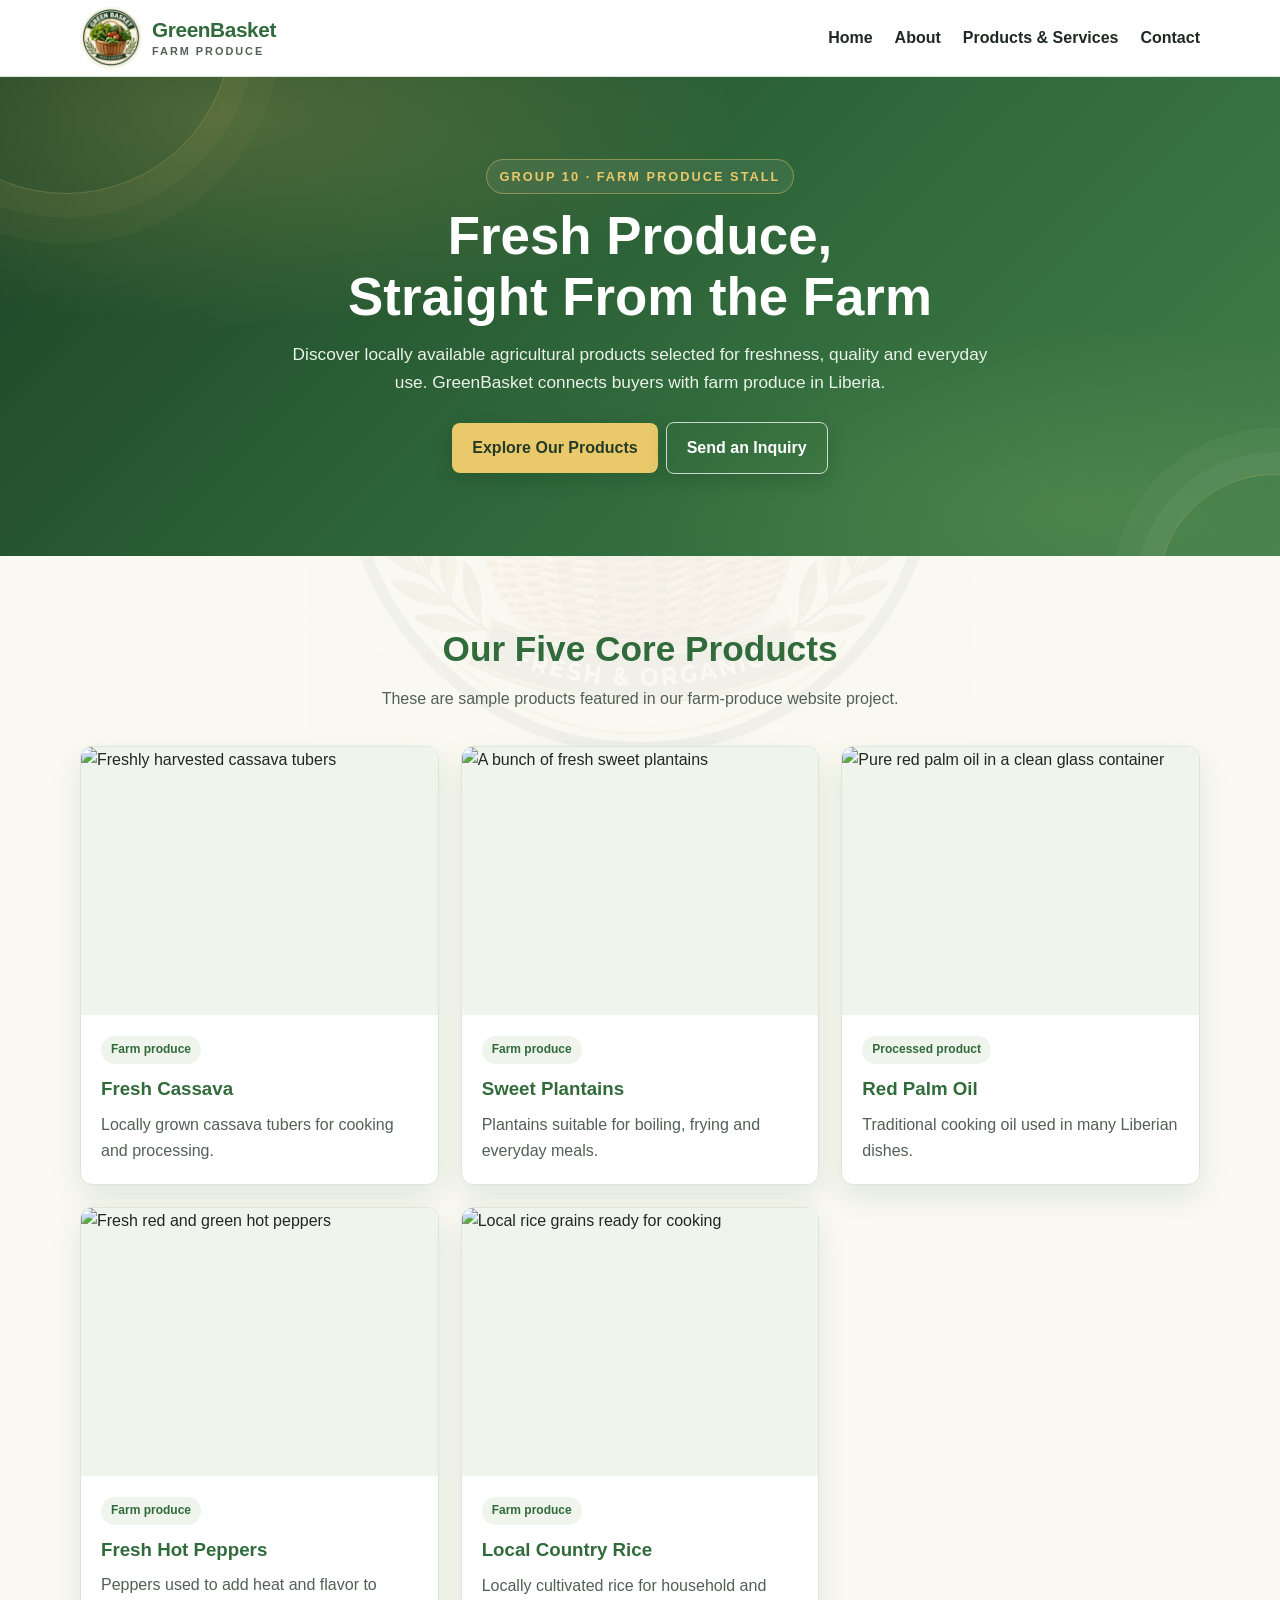
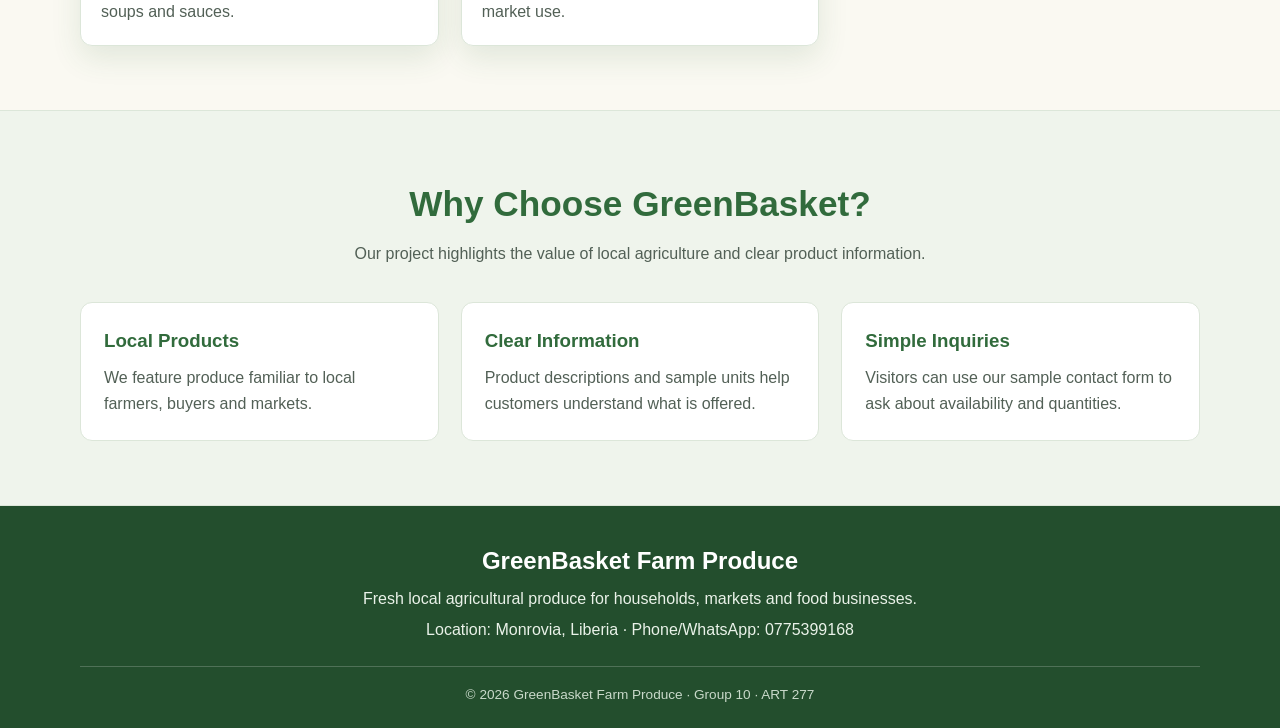
==== commit df417ae4: "Use uploaded logo and add member IDs and roles" ====
--- a/index.html
+++ b/index.html
@@ -9,7 +9,7 @@
   <body>
     <header class="site-header">
       <div class="container navbar">
-        <a class="brand" href="index.html"><img src="images/logo.png" alt="Green Basket Farm Produce logo" /><span class="brand-name"><strong>GreenBasket</strong><small>Farm Produce</small></span></a>
+        <a class="brand" href="index.html"><img src="images/logo.jpg" alt="Green Basket Farm Produce logo" /><span class="brand-name"><strong>GreenBasket</strong><small>Farm Produce</small></span></a>
         <nav aria-label="Main navigation">
           <ul class="nav-links">
             <li><a href="index.html">Home</a></li>
@@ -164,3 +164,4 @@
 
 
 
+
--- a/style.css
+++ b/style.css
@@ -1,29 +1,44 @@
 ﻿:root {
-  --primary-green: #316B3C;
-  --secondary-green: #427D4B;
-  --accent-yellow: #E9C96A;
-  --accent-yellow-hover: #D8B653;
-  --cream: #FAF9F2;
-  --white: #FFFFFF;
-  --tint: #EFF4EC;
-  --dark: #1F2922;
+  --primary-green: #316b3c;
+  --secondary-green: #427d4b;
+  --accent-yellow: #e9c96a;
+  --accent-yellow-hover: #d8b653;
+  --cream: #faf9f2;
+  --white: #ffffff;
+  --tint: #eff4ec;
+  --dark: #1f2922;
   --muted: #526056;
-  --border: #DCE6D9;
+  --border: #dce6d9;
   --radius: 12px;
-  --shadow: 0 5px 18px rgba(49, 107, 60, .09);
-}
-
-* { box-sizing: border-box; margin: 0; padding: 0; }
-html { scroll-behavior: smooth; }
+  --shadow: 0 5px 18px rgba(49, 107, 60, 0.09);
+}
+
+* {
+  box-sizing: border-box;
+  margin: 0;
+  padding: 0;
+}
+html {
+  scroll-behavior: smooth;
+}
 body {
   font-family: Arial, Helvetica, sans-serif;
   background: var(--cream);
   color: var(--dark);
   line-height: 1.65;
 }
-img { display: block; max-width: 100%; }
-a { color: inherit; text-decoration: none; }
-.container { width: min(92%, 1120px); margin: auto; }
+img {
+  display: block;
+  max-width: 100%;
+}
+a {
+  color: inherit;
+  text-decoration: none;
+}
+.container {
+  width: min(92%, 1120px);
+  margin: auto;
+}
 
 .site-header {
   background: var(--white);
@@ -43,60 +58,107 @@
   color: var(--primary-green);
   font-size: 1.35rem;
   font-weight: 800;
-  letter-spacing: -.5px;
-}
-.brand-name > span { color: #9A7724; }
-.brand { display: inline-flex; align-items: center; gap: 10px; }
-.brand > img { width: 48px; height: 48px; }
+  letter-spacing: -0.5px;
+}
+.brand-name > span {
+  color: #9a7724;
+}
+.brand {
+  display: inline-flex;
+  align-items: center;
+  gap: 10px;
+}
+.brand > img {
+  width: 48px;
+  height: 48px;
+}
 .nav-links {
   list-style: none;
   display: flex;
   flex-wrap: wrap;
   gap: 22px;
 }
-.nav-links a { font-weight: 700; color: var(--dark); }
-.nav-links a:hover, .nav-links a.active { color: var(--primary-green); }
+.nav-links a {
+  font-weight: 700;
+  color: var(--dark);
+}
+.nav-links a:hover,
+.nav-links a.active {
+  color: var(--primary-green);
+}
 
 .hero {
   color: var(--white);
   text-align: center;
   padding: 82px 18px;
-  background: linear-gradient(135deg, #234E2D, var(--primary-green));
-}
-.hero-content { max-width: 790px; margin: auto; }
+  background: linear-gradient(135deg, #234e2d, var(--primary-green));
+}
+.hero-content {
+  max-width: 790px;
+  margin: auto;
+}
 .eyebrow {
   color: var(--accent-yellow);
   text-transform: uppercase;
   letter-spacing: 2px;
-  font-size: .8rem;
+  font-size: 0.8rem;
   font-weight: 800;
 }
-.hero h1 { font-size: clamp(2rem, 5vw, 3.3rem); line-height: 1.15; margin: 12px 0; }
-.hero p { color: #EAF2E9; font-size: 1.08rem; margin: 0 auto 25px; max-width: 700px; }
+.hero h1 {
+  font-size: clamp(2rem, 5vw, 3.3rem);
+  line-height: 1.15;
+  margin: 12px 0;
+}
+.hero p {
+  color: #eaf2e9;
+  font-size: 1.08rem;
+  margin: 0 auto 25px;
+  max-width: 700px;
+}
 .button {
   display: inline-block;
   padding: 12px 20px;
   border-radius: 8px;
   background: var(--accent-yellow);
-  color: #243B27;
+  color: #243b27;
   font-weight: 800;
   border: 0;
   cursor: pointer;
 }
-.button:hover { background: var(--accent-yellow-hover); }
+.button:hover {
+  background: var(--accent-yellow-hover);
+}
 .button-outline {
   background: transparent;
   color: var(--white);
-  border: 1px solid rgba(255,255,255,.75);
+  border: 1px solid rgba(255, 255, 255, 0.75);
   margin-left: 8px;
 }
-.button-outline:hover { background: rgba(255,255,255,.12); }
-
-section { padding: 64px 0; }
-.section-heading { text-align: center; max-width: 720px; margin: 0 auto 34px; }
-.section-heading h2 { color: var(--primary-green); font-size: clamp(1.7rem, 4vw, 2.2rem); }
-.section-heading p { color: var(--muted); margin-top: 8px; }
-.grid { display: grid; grid-template-columns: repeat(3, 1fr); gap: 22px; }
+.button-outline:hover {
+  background: rgba(255, 255, 255, 0.12);
+}
+
+section {
+  padding: 64px 0;
+}
+.section-heading {
+  text-align: center;
+  max-width: 720px;
+  margin: 0 auto 34px;
+}
+.section-heading h2 {
+  color: var(--primary-green);
+  font-size: clamp(1.7rem, 4vw, 2.2rem);
+}
+.section-heading p {
+  color: var(--muted);
+  margin-top: 8px;
+}
+.grid {
+  display: grid;
+  grid-template-columns: repeat(3, 1fr);
+  gap: 22px;
+}
 .card {
   background: var(--white);
   border: 1px solid var(--border);
@@ -104,49 +166,104 @@
   overflow: hidden;
   box-shadow: var(--shadow);
 }
-.card-body { padding: 20px; }
-.card h3 { color: var(--primary-green); margin-bottom: 7px; }
-.card p { color: var(--muted); }
-.product-image { background: var(--tint); aspect-ratio: 4 / 3; overflow: hidden; }
-.product-image img { width: 100%; height: 100%; object-fit: cover; }
+.card-body {
+  padding: 20px;
+}
+.card h3 {
+  color: var(--primary-green);
+  margin-bottom: 7px;
+}
+.card p {
+  color: var(--muted);
+}
+.product-image {
+  background: var(--tint);
+  aspect-ratio: 4 / 3;
+  overflow: hidden;
+}
+.product-image img {
+  width: 100%;
+  height: 100%;
+  object-fit: cover;
+}
 .tag {
   display: inline-block;
   background: var(--tint);
   color: var(--primary-green);
   border-radius: 30px;
   padding: 4px 10px;
-  font-size: .75rem;
+  font-size: 0.75rem;
   font-weight: 800;
   margin-bottom: 10px;
 }
-.soft-section { background: var(--tint); border-block: 1px solid var(--border); }
+.soft-section {
+  background: var(--tint);
+  border-block: 1px solid var(--border);
+}
 .info-card {
   padding: 23px;
   border: 1px solid var(--border);
   border-radius: var(--radius);
   background: var(--white);
 }
-.info-card h3 { color: var(--primary-green); margin-bottom: 8px; }
-.info-card p { color: var(--muted); }
-.team-card { border-top: 5px solid var(--accent-yellow); }
+.info-card h3 {
+  color: var(--primary-green);
+  margin-bottom: 8px;
+}
+.info-card p {
+  color: var(--muted);
+}
+.team-card {
+  border-top: 5px solid var(--accent-yellow);
+}
 .contribution {
-  background: #F7F1D9;
+  background: #f7f1d9;
   border-left: 5px solid var(--accent-yellow);
   border-radius: 8px;
   padding: 20px;
   margin-top: 24px;
 }
-.contribution h3 { color: var(--primary-green); margin-bottom: 7px; }
-
-.table-wrap { overflow-x: auto; background: var(--white); border-radius: var(--radius); box-shadow: var(--shadow); }
-table { width: 100%; border-collapse: collapse; min-width: 560px; }
-th, td { padding: 15px 17px; text-align: left; border-bottom: 1px solid var(--border); }
-th { background: var(--primary-green); color: var(--white); }
-tr:nth-child(even) td { background: #F7FAF5; }
-.note { color: var(--muted); font-size: .9rem; margin-top: 12px; }
-
-.steps { counter-reset: step; }
-.step { position: relative; }
+.contribution h3 {
+  color: var(--primary-green);
+  margin-bottom: 7px;
+}
+
+.table-wrap {
+  overflow-x: auto;
+  background: var(--white);
+  border-radius: var(--radius);
+  box-shadow: var(--shadow);
+}
+table {
+  width: 100%;
+  border-collapse: collapse;
+  min-width: 560px;
+}
+th,
+td {
+  padding: 15px 17px;
+  text-align: left;
+  border-bottom: 1px solid var(--border);
+}
+th {
+  background: var(--primary-green);
+  color: var(--white);
+}
+tr:nth-child(even) td {
+  background: #f7faf5;
+}
+.note {
+  color: var(--muted);
+  font-size: 0.9rem;
+  margin-top: 12px;
+}
+
+.steps {
+  counter-reset: step;
+}
+.step {
+  position: relative;
+}
 .step-number {
   display: inline-block;
   background: var(--accent-yellow);
@@ -156,77 +273,262 @@
   font-weight: 800;
   margin-bottom: 10px;
 }
-form { display: grid; gap: 14px; }
-label { display: block; font-weight: 700; margin-bottom: 5px; }
-input, select, textarea {
+form {
+  display: grid;
+  gap: 14px;
+}
+label {
+  display: block;
+  font-weight: 700;
+  margin-bottom: 5px;
+}
+input,
+select,
+textarea {
   width: 100%;
   padding: 12px;
-  border: 1px solid #C8D5C7;
+  border: 1px solid #c8d5c7;
   border-radius: 7px;
   background: var(--white);
   font: inherit;
 }
-textarea { min-height: 125px; resize: vertical; }
-.form-note { color: var(--muted); font-size: .9rem; }
+textarea {
+  min-height: 125px;
+  resize: vertical;
+}
+.form-note {
+  color: var(--muted);
+  font-size: 0.9rem;
+}
 
 footer {
-  background: #234E2D;
-  color: #EAF2E9;
+  background: #234e2d;
+  color: #eaf2e9;
   text-align: center;
   padding: 35px 0 22px;
 }
-footer h2 { color: var(--white); margin-bottom: 5px; }
-footer p { margin: 5px 0; }
-.footer-bottom { border-top: 1px solid rgba(255,255,255,.2); margin-top: 22px; padding-top: 17px; font-size: .85rem; color: #C9D9CA; }
+footer h2 {
+  color: var(--white);
+  margin-bottom: 5px;
+}
+footer p {
+  margin: 5px 0;
+}
+.footer-bottom {
+  border-top: 1px solid rgba(255, 255, 255, 0.2);
+  margin-top: 22px;
+  padding-top: 17px;
+  font-size: 0.85rem;
+  color: #c9d9ca;
+}
 
 @media (max-width: 760px) {
-  .navbar { flex-direction: column; justify-content: center; padding: 15px 0; }
-  .nav-links { justify-content: center; gap: 13px 18px; }
-  .grid { grid-template-columns: 1fr 1fr; }
-  section { padding: 48px 0; }
-  .hero { padding: 62px 16px; }
+  .navbar {
+    flex-direction: column;
+    justify-content: center;
+    padding: 15px 0;
+  }
+  .nav-links {
+    justify-content: center;
+    gap: 13px 18px;
+  }
+  .grid {
+    grid-template-columns: 1fr 1fr;
+  }
+  section {
+    padding: 48px 0;
+  }
+  .hero {
+    padding: 62px 16px;
+  }
 }
 @media (max-width: 520px) {
-  .grid { grid-template-columns: 1fr; }
-  .button-outline { margin: 10px 0 0; }
-}
-
-
+  .grid {
+    grid-template-columns: 1fr;
+  }
+  .button-outline {
+    margin: 10px 0 0;
+  }
+}
 
 /* Fresh, lively details for the GreenBasket experience. */
-:root { --shadow: 0 12px 30px rgba(49, 107, 60, .12); }
-.site-header { backdrop-filter: blur(14px); background: rgba(255,255,255,.94); }
-.brand > img { width: 54px; height: 54px; transition: transform .25s ease; }
-.brand:hover > img { transform: rotate(-7deg) scale(1.06); }
-.nav-links a { position: relative; padding: 8px 0; }
-.nav-links a::after { content: ""; position: absolute; left: 0; right: 100%; bottom: 2px; height: 2px; background: var(--accent-yellow); transition: right .2s ease; }
-.nav-links a:hover::after, .nav-links a.active::after { right: 0; }
-.hero { position: relative; isolation: isolate; overflow: hidden; background: radial-gradient(ellipse at 18% 8%, rgba(233,201,106,.22), transparent 34%), radial-gradient(ellipse at 84% 90%, rgba(125,174,91,.24), transparent 30%), linear-gradient(135deg, #1D4326, #316B3C 58%, #427D4B); }
-.hero::before, .hero::after { content: ""; position: absolute; z-index: -1; border: 1px solid rgba(233,201,106,.26); border-radius: 50%; }
-.hero::before { width: 330px; height: 330px; top: -215px; left: -100px; box-shadow: 0 0 0 24px rgba(233,201,106,.04), 0 0 0 50px rgba(233,201,106,.035); }
-.hero::after { width: 230px; height: 230px; right: -110px; bottom: -150px; box-shadow: 0 0 0 22px rgba(255,255,255,.04), 0 0 0 46px rgba(255,255,255,.035); }
-.eyebrow { display: inline-block; padding: 6px 13px; border: 1px solid rgba(233,201,106,.42); border-radius: 999px; background: rgba(255,255,255,.07); }
-.hero h1 { text-wrap: balance; }
-.button { box-shadow: 0 7px 18px rgba(10,35,15,.18); transition: transform .2s ease, box-shadow .2s ease, background .2s ease; }
-.button:hover { transform: translateY(-3px); box-shadow: 0 11px 22px rgba(10,35,15,.23); }
-.card { transition: transform .25s ease, box-shadow .25s ease; }
-.card:hover { transform: translateY(-7px); box-shadow: 0 18px 36px rgba(49,107,60,.17); }
-.product-image img { transition: transform .45s cubic-bezier(.2,.7,.2,1); }
-.card:hover .product-image img { transform: scale(1.055); }
-.info-card { transition: transform .2s ease, border-color .2s ease, box-shadow .2s ease; }
-.info-card:hover { transform: translateY(-4px); border-color: rgba(49,107,60,.3); box-shadow: var(--shadow); }
-th { background: linear-gradient(105deg, #316B3C, #427D4B); }
-@media (prefers-reduced-motion: reduce) { *, *::before, *::after { scroll-behavior: auto !important; transition-duration: .01ms !important; animation-duration: .01ms !important; } }
-
-body::before { content: ''; position: fixed; inset: 0; z-index: 0; pointer-events: none; background: url('images/logo.png') center 55% / min(72vw, 660px) no-repeat; opacity: .045; }
-
-
-body > * { position: relative; z-index: 1; }
-.brand > img { width: 60px; height: 60px; object-fit: contain; }
-
-
-.brand-name { display: grid; line-height: 1.05; color: var(--primary-green); }
-.brand-name strong { font-size: 1.3rem; letter-spacing: -.4px; }
-.brand-name small { margin-top: 5px; color: var(--muted); font-size: .68rem; font-weight: 800; letter-spacing: 2px; text-transform: uppercase; }
-.brand > img { width: 62px; height: 62px; border-radius: 50%; object-fit: cover; }
-
+:root {
+  --shadow: 0 12px 30px rgba(49, 107, 60, 0.12);
+}
+.site-header {
+  backdrop-filter: blur(14px);
+  background: rgba(255, 255, 255, 0.94);
+}
+.brand > img {
+  width: 54px;
+  height: 54px;
+  transition: transform 0.25s ease;
+}
+.brand:hover > img {
+  transform: rotate(-7deg) scale(1.06);
+}
+.nav-links a {
+  position: relative;
+  padding: 8px 0;
+}
+.nav-links a::after {
+  content: "";
+  position: absolute;
+  left: 0;
+  right: 100%;
+  bottom: 2px;
+  height: 2px;
+  background: var(--accent-yellow);
+  transition: right 0.2s ease;
+}
+.nav-links a:hover::after,
+.nav-links a.active::after {
+  right: 0;
+}
+.hero {
+  position: relative;
+  isolation: isolate;
+  overflow: hidden;
+  background:
+    radial-gradient(
+      ellipse at 18% 8%,
+      rgba(233, 201, 106, 0.22),
+      transparent 34%
+    ),
+    radial-gradient(
+      ellipse at 84% 90%,
+      rgba(125, 174, 91, 0.24),
+      transparent 30%
+    ),
+    linear-gradient(135deg, #1d4326, #316b3c 58%, #427d4b);
+}
+.hero::before,
+.hero::after {
+  content: "";
+  position: absolute;
+  z-index: -1;
+  border: 1px solid rgba(233, 201, 106, 0.26);
+  border-radius: 50%;
+}
+.hero::before {
+  width: 330px;
+  height: 330px;
+  top: -215px;
+  left: -100px;
+  box-shadow:
+    0 0 0 24px rgba(233, 201, 106, 0.04),
+    0 0 0 50px rgba(233, 201, 106, 0.035);
+}
+.hero::after {
+  width: 230px;
+  height: 230px;
+  right: -110px;
+  bottom: -150px;
+  box-shadow:
+    0 0 0 22px rgba(255, 255, 255, 0.04),
+    0 0 0 46px rgba(255, 255, 255, 0.035);
+}
+.eyebrow {
+  display: inline-block;
+  padding: 6px 13px;
+  border: 1px solid rgba(233, 201, 106, 0.42);
+  border-radius: 999px;
+  background: rgba(255, 255, 255, 0.07);
+}
+.hero h1 {
+  text-wrap: balance;
+}
+.button {
+  box-shadow: 0 7px 18px rgba(10, 35, 15, 0.18);
+  transition:
+    transform 0.2s ease,
+    box-shadow 0.2s ease,
+    background 0.2s ease;
+}
+.button:hover {
+  transform: translateY(-3px);
+  box-shadow: 0 11px 22px rgba(10, 35, 15, 0.23);
+}
+.card {
+  transition:
+    transform 0.25s ease,
+    box-shadow 0.25s ease;
+}
+.card:hover {
+  transform: translateY(-7px);
+  box-shadow: 0 18px 36px rgba(49, 107, 60, 0.17);
+}
+.product-image img {
+  transition: transform 0.45s cubic-bezier(0.2, 0.7, 0.2, 1);
+}
+.card:hover .product-image img {
+  transform: scale(1.055);
+}
+.info-card {
+  transition:
+    transform 0.2s ease,
+    border-color 0.2s ease,
+    box-shadow 0.2s ease;
+}
+.info-card:hover {
+  transform: translateY(-4px);
+  border-color: rgba(49, 107, 60, 0.3);
+  box-shadow: var(--shadow);
+}
+th {
+  background: linear-gradient(105deg, #316b3c, #427d4b);
+}
+@media (prefers-reduced-motion: reduce) {
+  *,
+  *::before,
+  *::after {
+    scroll-behavior: auto !important;
+    transition-duration: 0.01ms !important;
+    animation-duration: 0.01ms !important;
+  }
+}
+
+body::before {
+  content: "";
+  position: fixed;
+  inset: 0;
+  z-index: 0;
+  pointer-events: none;
+  background: url("images/logo.jpg") center 55% / min(72vw, 660px) no-repeat;
+  opacity: 0.045;
+}
+
+body > * {
+  position: relative;
+  z-index: 1;
+}
+.brand > img {
+  width: 60px;
+  height: 60px;
+  object-fit: contain;
+}
+
+.brand-name {
+  display: grid;
+  line-height: 1.05;
+  color: var(--primary-green);
+}
+.brand-name strong {
+  font-size: 1.3rem;
+  letter-spacing: -0.4px;
+}
+.brand-name small {
+  margin-top: 5px;
+  color: var(--muted);
+  font-size: 0.68rem;
+  font-weight: 800;
+  letter-spacing: 2px;
+  text-transform: uppercase;
+}
+.brand > img {
+  width: 62px;
+  height: 62px;
+  border-radius: 50%;
+  object-fit: cover;
+}
+
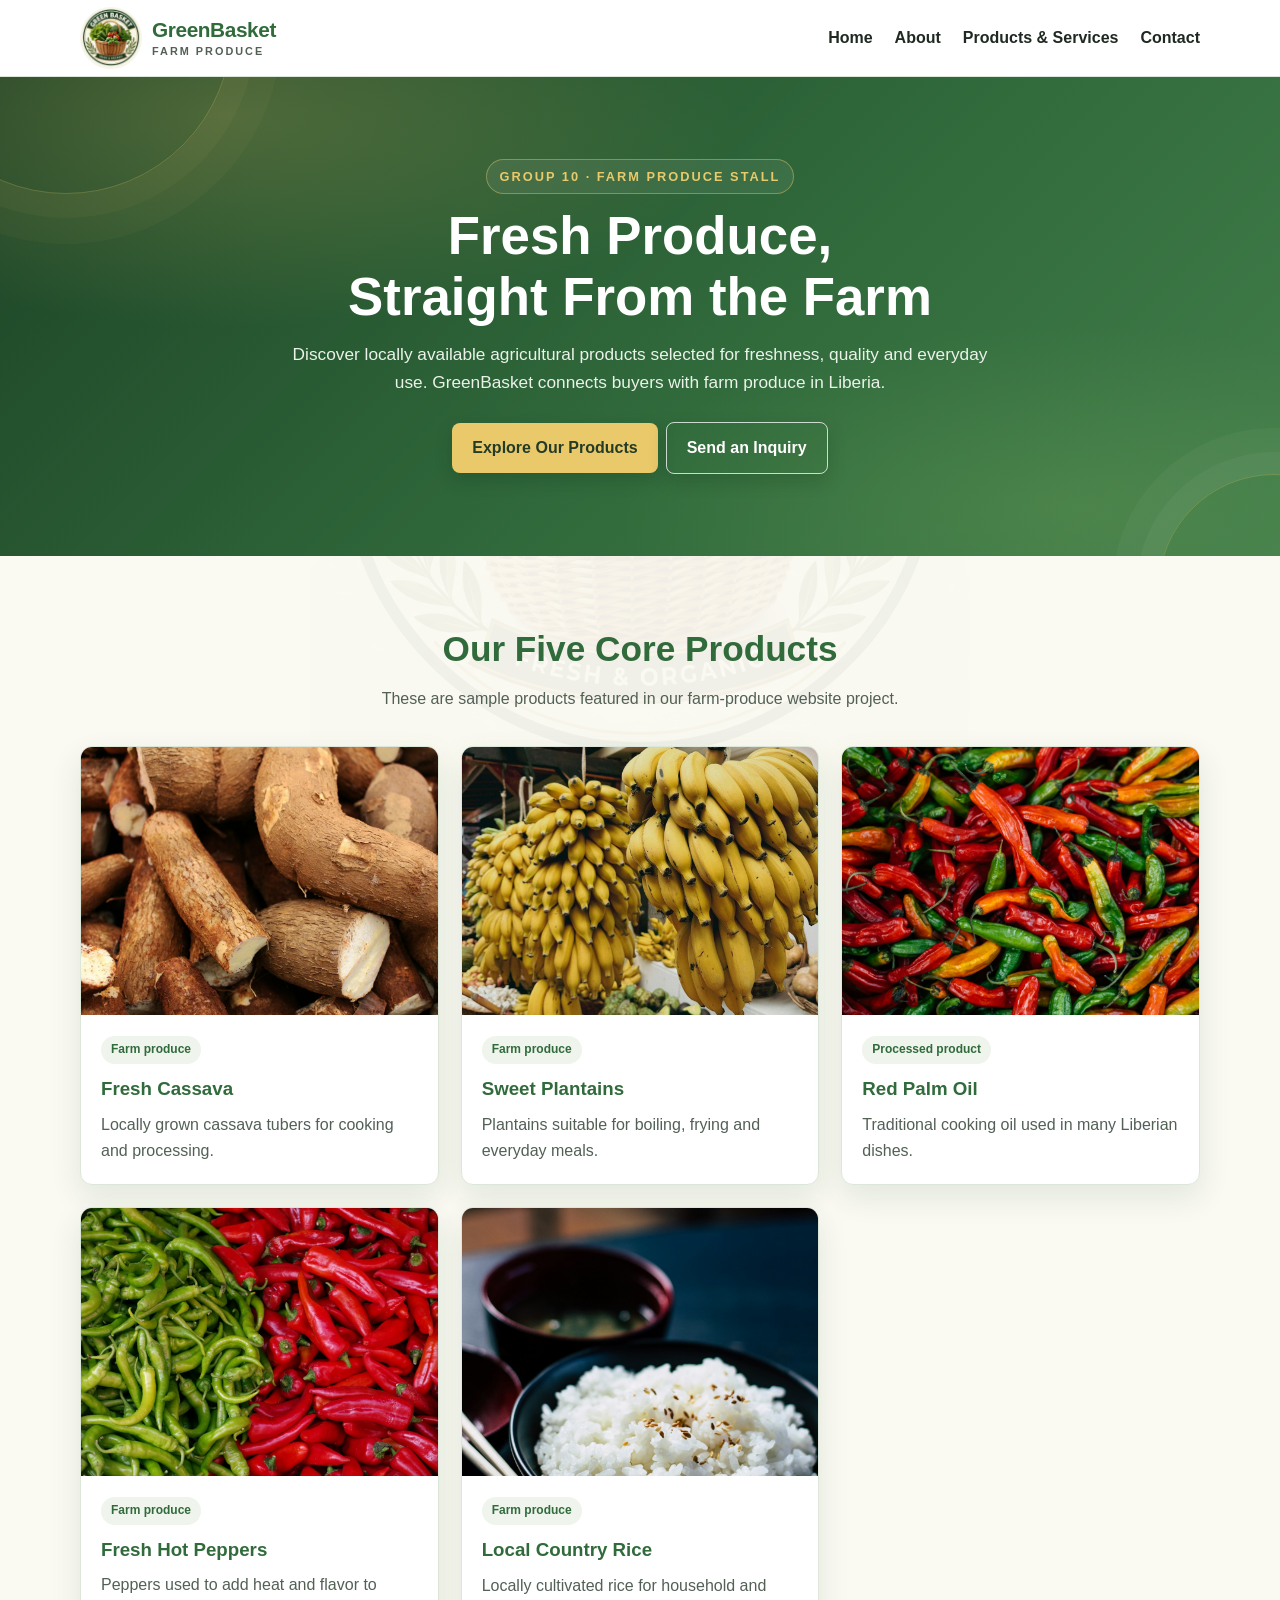
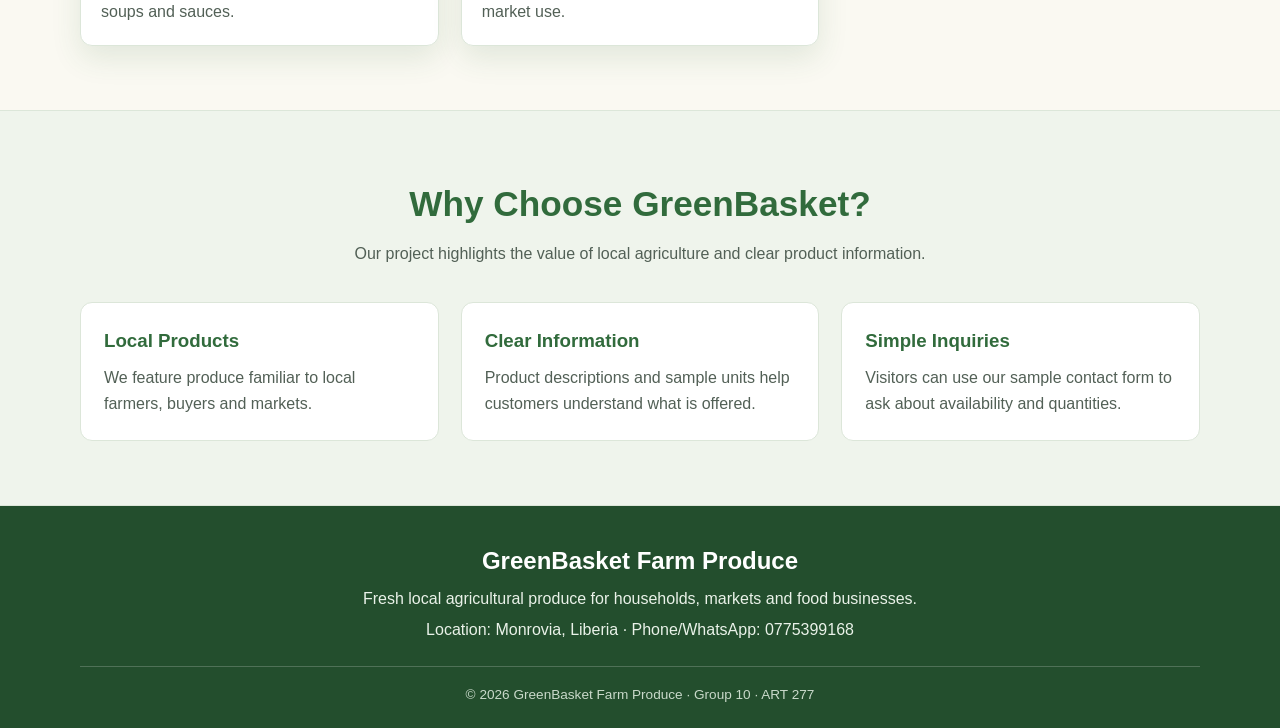
==== commit 041fb782: "Add presentation guide and use local product photos" ====
--- a/index.html
+++ b/index.html
@@ -49,7 +49,7 @@
             <article class="card">
               <div class="product-image">
                 <img
-                  src="https://images.unsplash.com/photo-1757281096972-10fd02b0f5ea?auto=format&amp;fit=crop&amp;w=1200&amp;q=85"
+                  src="images/cassava.jpg"
                   alt="Freshly harvested cassava tubers"
                 />
               </div>
@@ -62,7 +62,7 @@
             <article class="card">
               <div class="product-image">
                 <img
-                  src="https://images.unsplash.com/photo-1721400500658-73222904fc5d?auto=format&amp;fit=crop&amp;w=1200&amp;q=85"
+                  src="images/plantains.jpg"
                   alt="A bunch of fresh sweet plantains"
                 />
               </div>
@@ -77,7 +77,7 @@
             <article class="card">
               <div class="product-image">
                 <img
-                  src="https://img500.exportersindia.com/product_images/bc-500/dir_84/2515578/red-palm-oil-842253.jpg"
+                  src="images/palm-oil.jpg"
                   alt="Pure red palm oil in a clean glass container"
                 />
               </div>
@@ -88,7 +88,7 @@
               </div>
             </article>
             <article class="card">
-              <div class="product-image"><img src="https://images.unsplash.com/photo-1659008582942-ee843fcaea4a?auto=format&amp;fit=crop&amp;w=1200&amp;q=85" alt="Fresh red and green hot peppers" /></div>
+              <div class="product-image"><img src="images/hot-peppers.jpg" alt="Fresh red and green hot peppers" /></div>
               <div class="card-body">
                 <span class="tag">Farm produce</span>
                 <h3>Fresh Hot Peppers</h3>
@@ -96,7 +96,7 @@
               </div>
             </article>
             <article class="card">
-              <div class="product-image"><img src="https://images.unsplash.com/photo-1516684732162-798a0062be99?auto=format&amp;fit=crop&amp;w=1200&amp;q=85" alt="Local rice grains ready for cooking" /></div>
+              <div class="product-image"><img src="images/country-rice.jpg" alt="Local rice grains ready for cooking" /></div>
               <div class="card-body">
                 <span class="tag">Farm produce</span>
                 <h3>Local Country Rice</h3>
@@ -165,3 +165,4 @@
 
 
 
+
